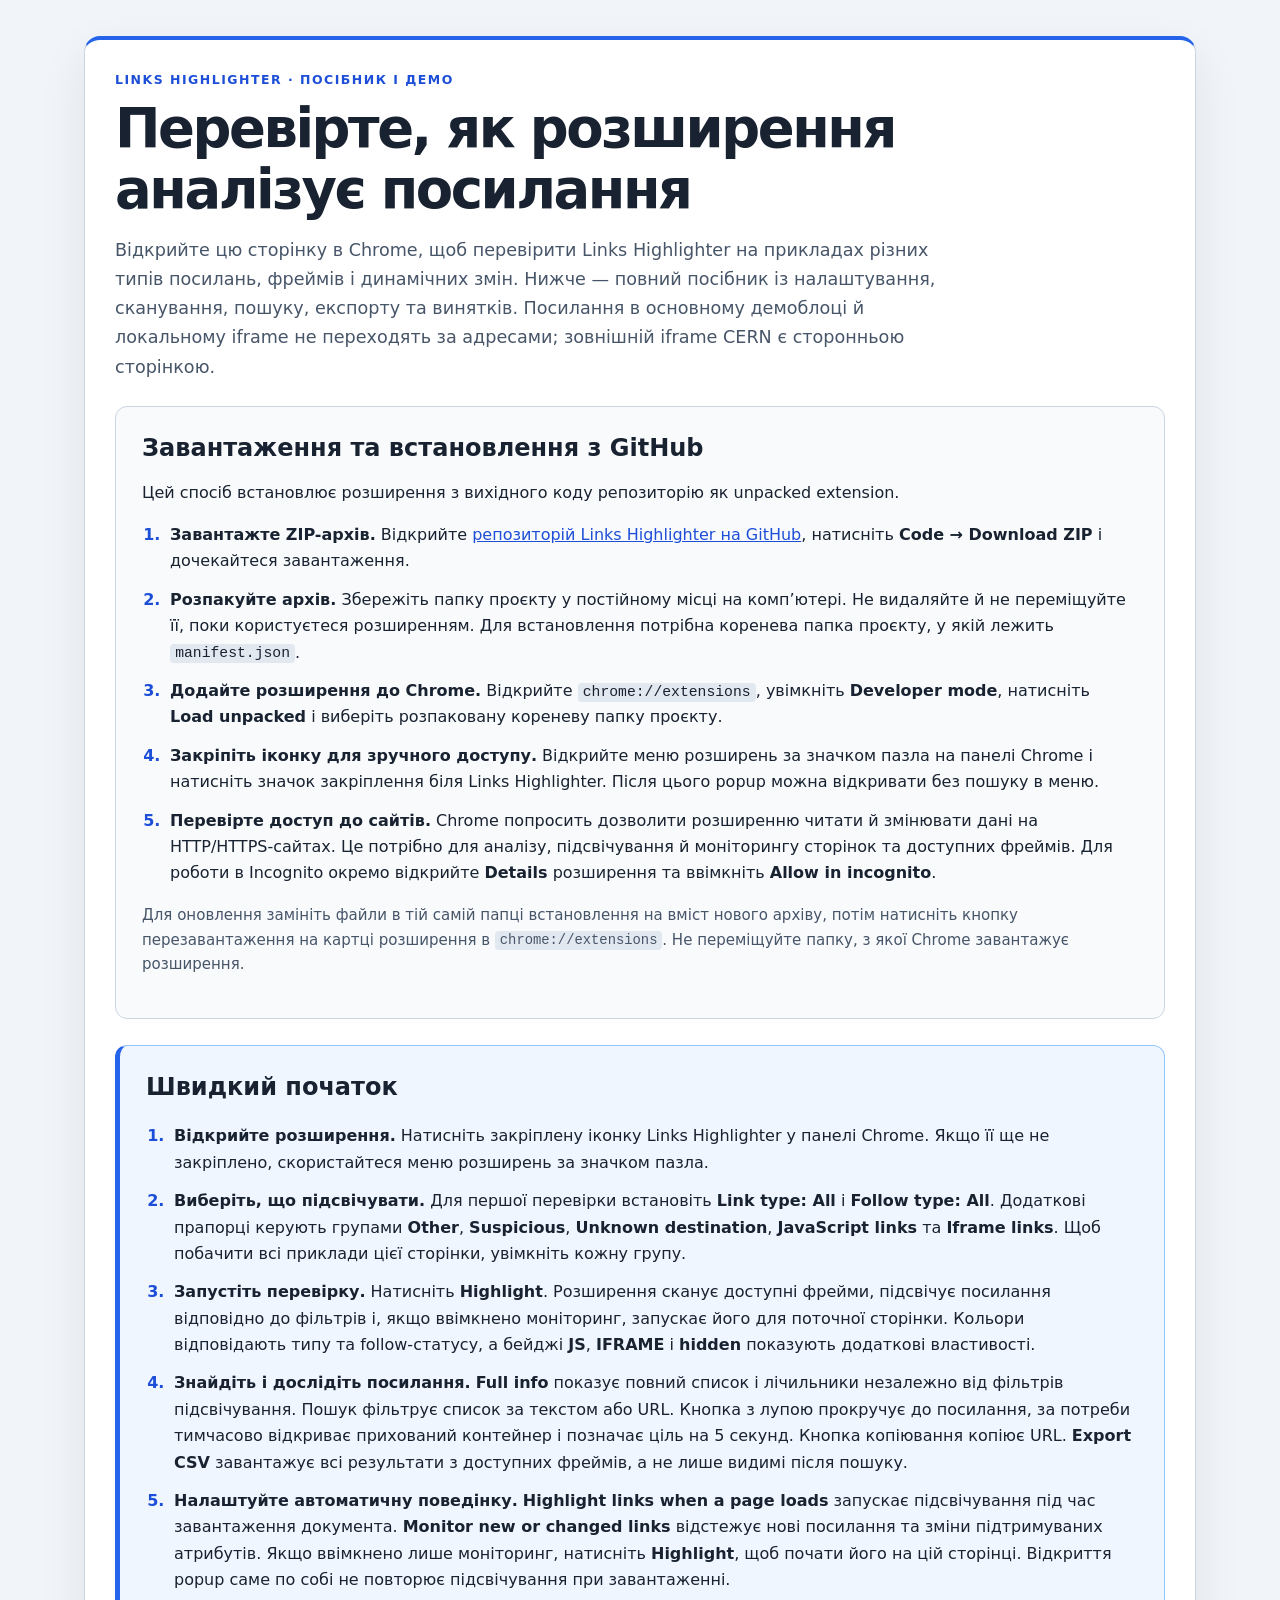
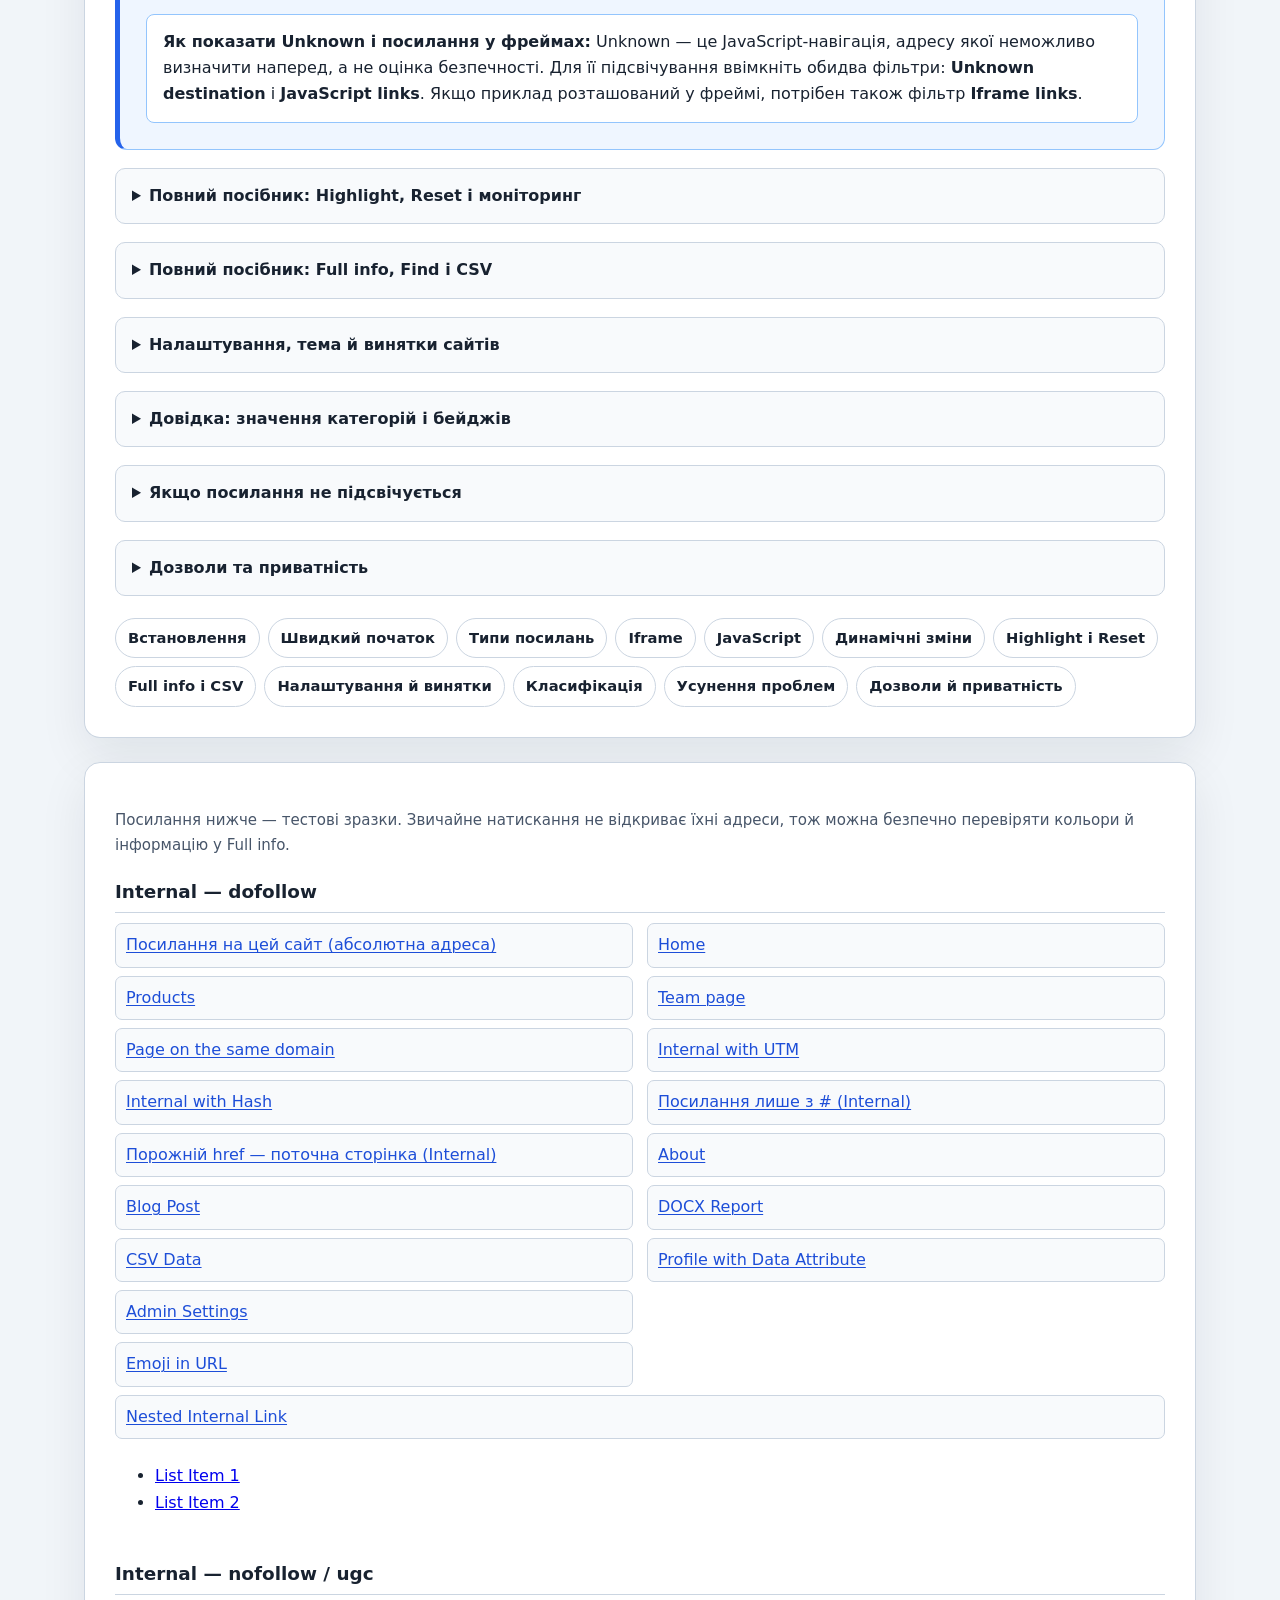
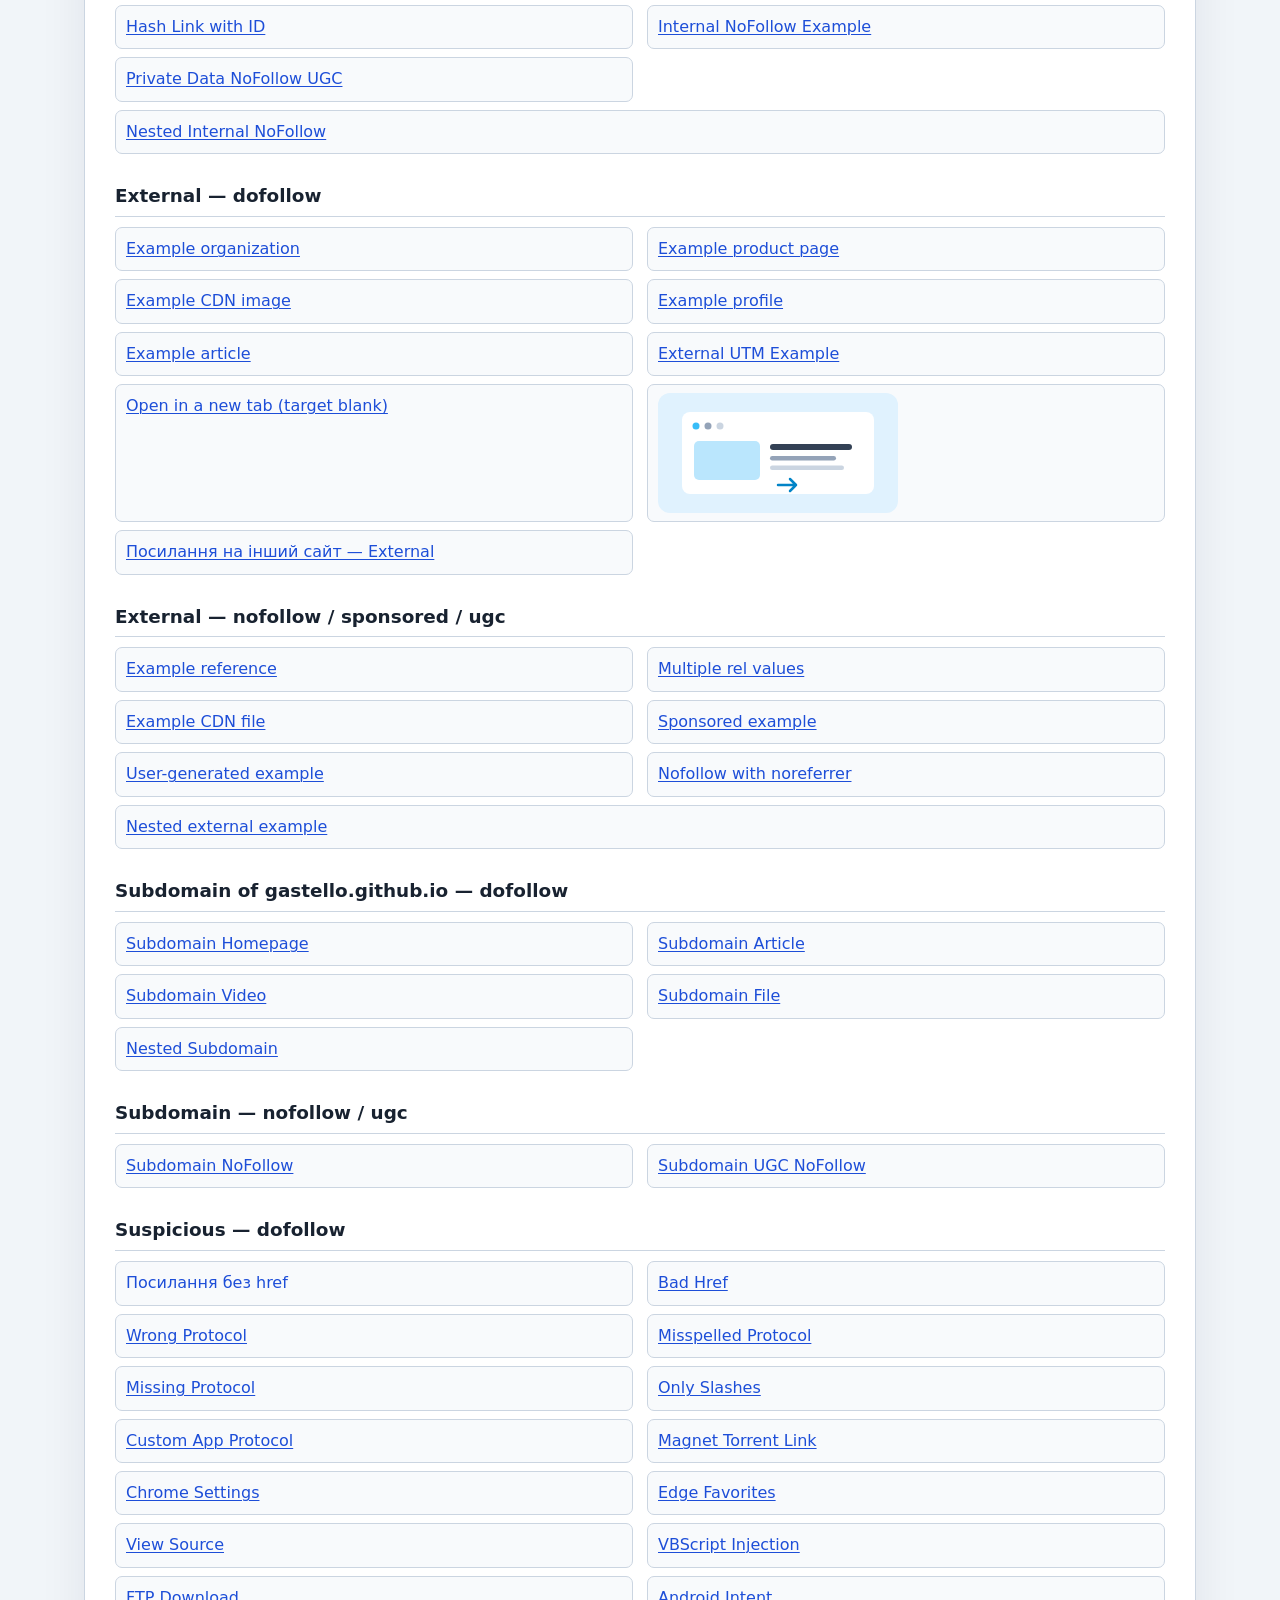
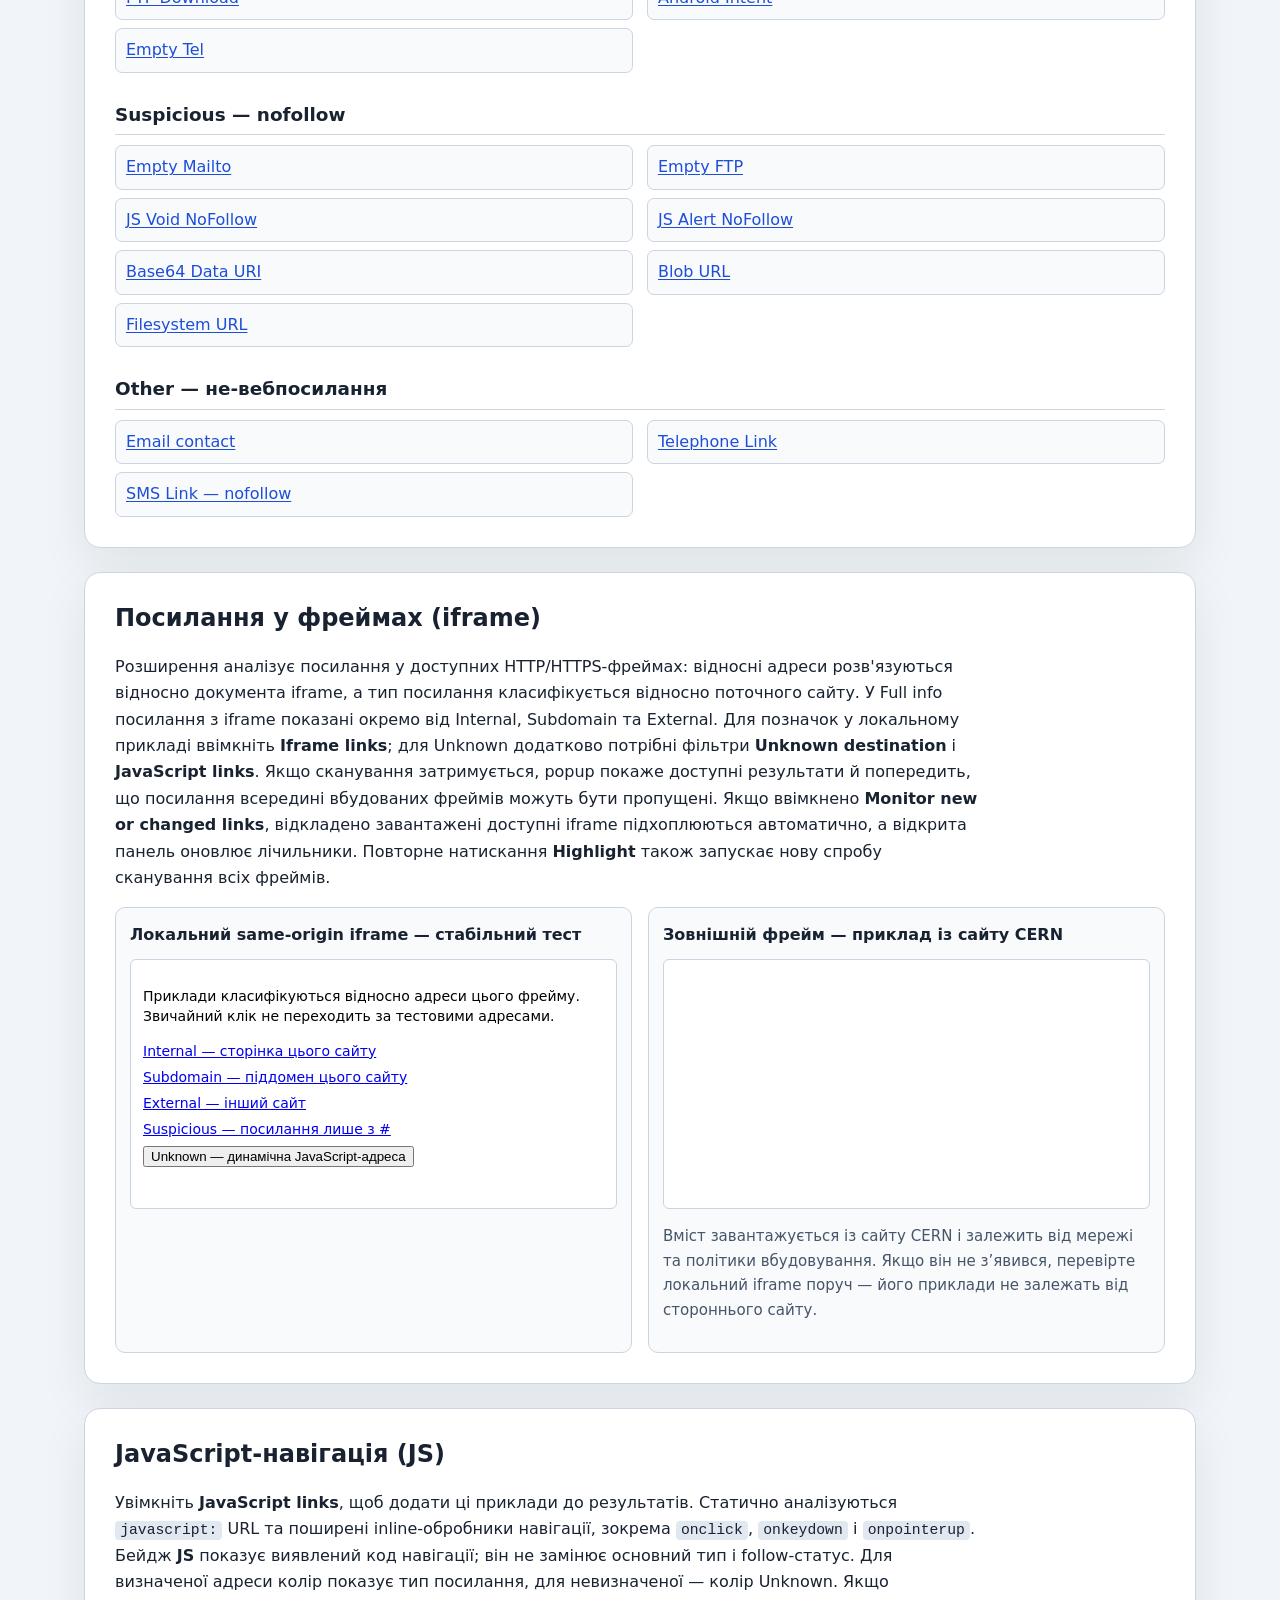
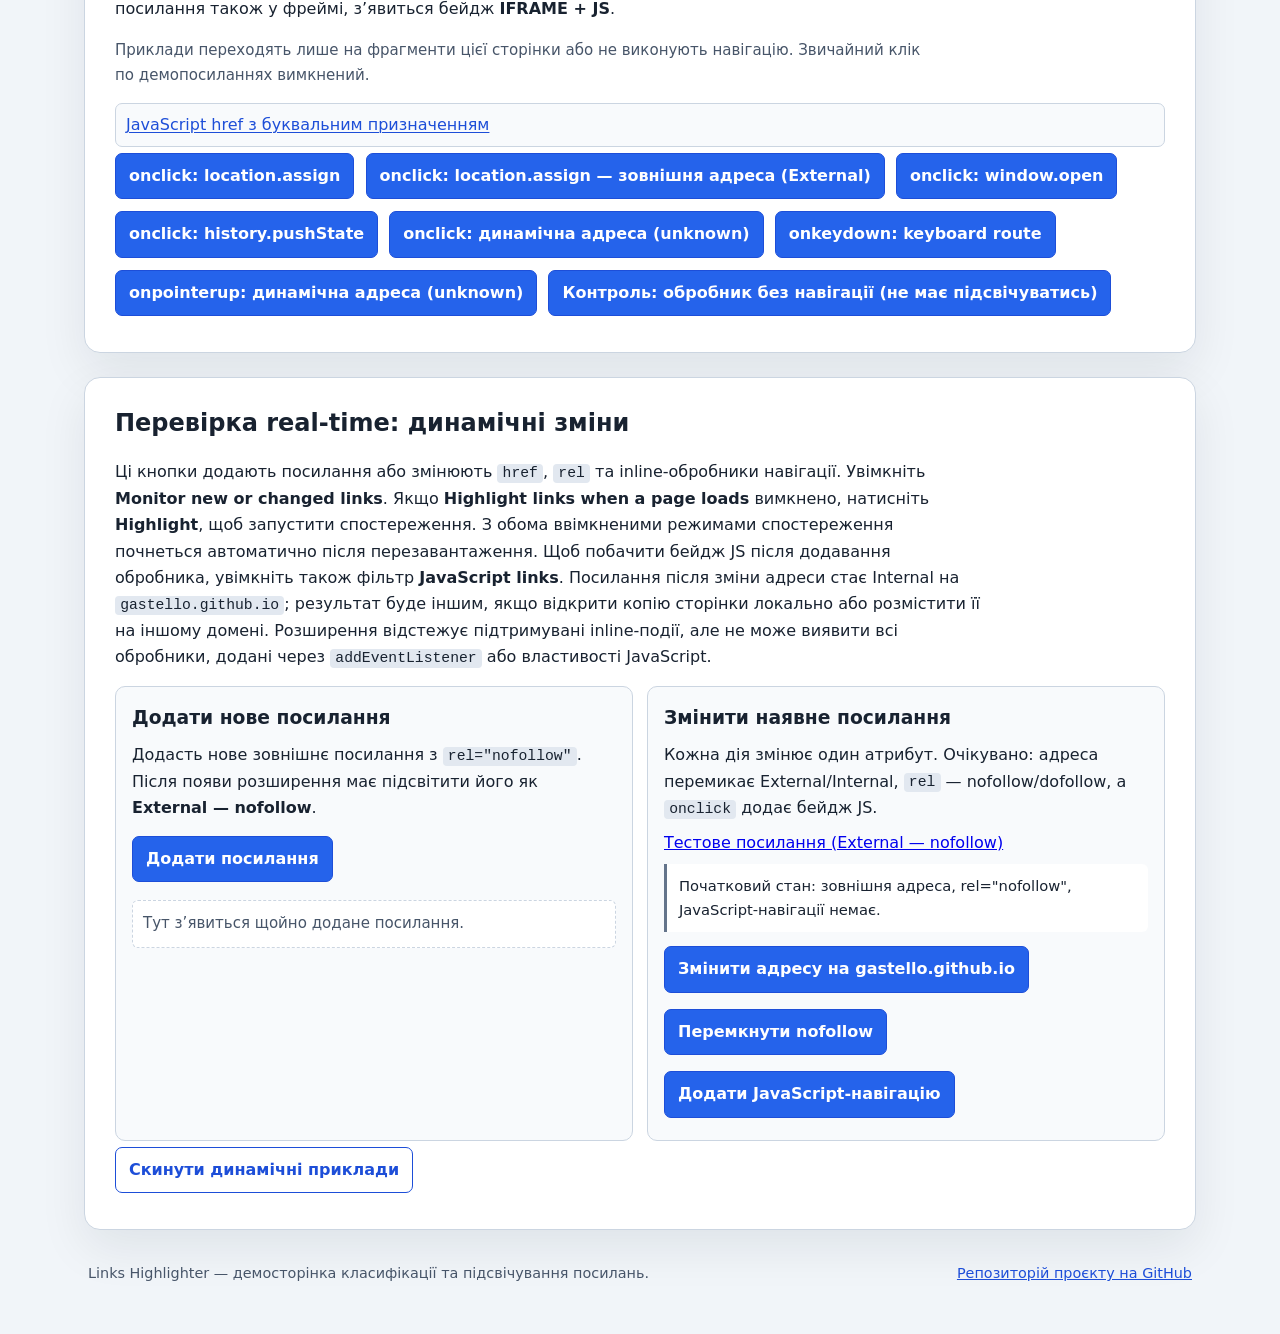
==== index.html @ 01fe63c2 "Revise installation and usage instructions in index.html Updated the content and structure of the in" ====
<!DOCTYPE html>
<html lang="uk">
<head>
  <meta charset="UTF-8">
  <meta name="viewport" content="width=device-width, initial-scale=1.0">
  <meta name="description" content="Інтерактивний посібник і безпечна демо-сторінка для перевірки класифікації посилань у Links Highlighter.">
  <meta name="theme-color" content="#f1f5f9">
  <title>Links Highlighter — посібник і демо</title>
  <link rel="stylesheet" href="style.css">
</head>
<body>
  <a class="skip-link" href="#main-content">Перейти до прикладів</a>
  <header class="page-header">
    <p class="eyebrow">LINKS HIGHLIGHTER · ПОСІБНИК І ДЕМО</p>
    <h1>Перевірте, як розширення аналізує посилання</h1>
    <p class="page-intro">Відкрийте цю сторінку в Chrome, щоб перевірити Links Highlighter на прикладах різних типів посилань, фреймів і динамічних змін. Нижче — повний посібник із налаштування, сканування, пошуку, експорту та винятків. Посилання в основному демоблоці й локальному iframe не переходять за адресами; зовнішній iframe CERN є сторонньою сторінкою.</p>
    <section class="install-guide" id="install-guide" aria-labelledby="install-title">
      <h2 id="install-title">Завантаження та встановлення з GitHub</h2>
      <p>Цей спосіб встановлює розширення з вихідного коду репозиторію як unpacked extension.</p>
      <ol class="guide-steps">
        <li>
          <strong>Завантажте ZIP-архів.</strong>
          Відкрийте <a href="https://github.com/Gastello/Links-highlighter" target="_blank" rel="noopener noreferrer">репозиторій Links Highlighter на GitHub</a>, натисніть <strong>Code → Download ZIP</strong> і дочекайтеся завантаження.
        </li>
        <li>
          <strong>Розпакуйте архів.</strong>
          Збережіть папку проєкту у постійному місці на комп’ютері. Не видаляйте й не переміщуйте її, поки користуєтеся розширенням. Для встановлення потрібна коренева папка проєкту, у якій лежить <code>manifest.json</code>.
        </li>
        <li>
          <strong>Додайте розширення до Chrome.</strong>
          Відкрийте <code>chrome://extensions</code>, увімкніть <strong>Developer mode</strong>, натисніть <strong>Load unpacked</strong> і виберіть розпаковану кореневу папку проєкту.
        </li>
        <li>
          <strong>Закріпіть іконку для зручного доступу.</strong>
          Відкрийте меню розширень за значком пазла на панелі Chrome і натисніть значок закріплення біля Links Highlighter. Після цього popup можна відкривати без пошуку в меню.
        </li>
        <li>
          <strong>Перевірте доступ до сайтів.</strong>
          Chrome попросить дозволити розширенню читати й змінювати дані на HTTP/HTTPS-сайтах. Це потрібно для аналізу, підсвічування й моніторингу сторінок та доступних фреймів. Для роботи в Incognito окремо відкрийте <strong>Details</strong> розширення та ввімкніть <strong>Allow in incognito</strong>.
        </li>
      </ol>
      <p class="test-note">Для оновлення замініть файли в тій самій папці встановлення на вміст нового архіву, потім натисніть кнопку перезавантаження на картці розширення в <code>chrome://extensions</code>. Не переміщуйте папку, з якої Chrome завантажує розширення.</p>
    </section>
    <section class="guide" aria-labelledby="guide-title">
      <h2 id="guide-title">Швидкий початок</h2>
      <ol class="guide-steps">
        <li>
          <strong>Відкрийте розширення.</strong>
          Натисніть закріплену іконку Links Highlighter у панелі Chrome. Якщо її ще не закріплено, скористайтеся меню розширень за значком пазла.
        </li>
        <li>
          <strong>Виберіть, що підсвічувати.</strong>
          Для першої перевірки встановіть <strong>Link type: All</strong> і <strong>Follow type: All</strong>. Додаткові прапорці керують групами <strong>Other</strong>, <strong>Suspicious</strong>, <strong>Unknown destination</strong>, <strong>JavaScript links</strong> та <strong>Iframe links</strong>. Щоб побачити всі приклади цієї сторінки, увімкніть кожну групу.
        </li>
        <li>
          <strong>Запустіть перевірку.</strong>
          Натисніть <strong>Highlight</strong>. Розширення сканує доступні фрейми, підсвічує посилання відповідно до фільтрів і, якщо ввімкнено моніторинг, запускає його для поточної сторінки. Кольори відповідають типу та follow-статусу, а бейджі <strong>JS</strong>, <strong>IFRAME</strong> і <strong>hidden</strong> показують додаткові властивості.
        </li>
        <li>
          <strong>Знайдіть і дослідіть посилання.</strong>
          <strong>Full info</strong> показує повний список і лічильники незалежно від фільтрів підсвічування. Пошук фільтрує список за текстом або URL. Кнопка з лупою прокручує до посилання, за потреби тимчасово відкриває прихований контейнер і позначає ціль на 5 секунд. Кнопка копіювання копіює URL. <strong>Export CSV</strong> завантажує всі результати з доступних фреймів, а не лише видимі після пошуку.
        </li>
        <li>
          <strong>Налаштуйте автоматичну поведінку.</strong>
          <strong>Highlight links when a page loads</strong> запускає підсвічування під час завантаження документа. <strong>Monitor new or changed links</strong> відстежує нові посилання та зміни підтримуваних атрибутів. Якщо ввімкнено лише моніторинг, натисніть <strong>Highlight</strong>, щоб почати його на цій сторінці. Відкриття popup саме по собі не повторює підсвічування при завантаженні.
        </li>
      </ol>
      <aside class="guide-callout" aria-label="Важливо про фільтри JavaScript та iframe">
        <strong>Як показати Unknown і посилання у фреймах:</strong>
        Unknown — це JavaScript-навігація, адресу якої неможливо визначити наперед, а не оцінка безпечності. Для її підсвічування ввімкніть обидва фільтри: <strong>Unknown destination</strong> і <strong>JavaScript links</strong>. Якщо приклад розташований у фреймі, потрібен також фільтр <strong>Iframe links</strong>.
      </aside>
    </section>
    <details class="test-checklist" id="behavior-guide">
      <summary>Повний посібник: Highlight, Reset і моніторинг</summary>
      <div class="expected-results">
        <div><strong>Highlight</strong><span>Запускає нове сканування з поточними фільтрами. Також поновлює моніторинг на цій сторінці, якщо <strong>Monitor new or changed links</strong> увімкнено. Повторне натискання запускає новий прохід, зокрема повторну спробу для фреймів, які могли не відповісти раніше.</span></div>
        <div><strong>Reset</strong><span>Прибирає поточні позначки й ставить real-time моніторинг на паузу в цій сторінці. Налаштування моніторингу не вимикається. Натисніть <strong>Highlight</strong>, щоб знову просканувати сторінку та відновити моніторинг. Якщо увімкнено page-on-load, нове завантаження документа запускає налаштовану поведінку знову.</span></div>
        <div><strong>Page on load</strong><span>Підсвічує посилання після завантаження документа. Саме відкриття popup оновлює Full info, але не запускає page-load сканування повторно.</span></div>
        <div><strong>Real-time</strong><span>Після запуску спостерігає за доданими посиланнями та змінами <code>href</code>, <code>rel</code> і визначеними inline-обробниками навігації. Відстежує нові доступні iframe. Не виконує JavaScript сторінки та не бачить усі обробники, наприклад зареєстровані через <code>addEventListener</code>.</span></div>
        <div><strong>Режими разом</strong><span>Якщо ввімкнути обидва параметри, після завантаження сторінка підсвічується й одразу починається моніторинг. Відкрита панель popup оновлює Full info, коли отримує повідомлення про зміни.</span></div>
      </div>
    </details>
    <details class="test-checklist" id="full-info-guide">
      <summary>Повний посібник: Full info, Find і CSV</summary>
      <div class="expected-results">
        <div><strong>Лічильники</strong><span>Показують усі виявлені посилання, включно з тими, які поточні фільтри не підсвічують. <strong>External frames</strong> — окремий лічильник елементів iframe із зовнішнім source URL, а не кількість посилань у них.</span></div>
        <div><strong>Групи</strong><span>Звичайні посилання показані в групах Internal, Subdomain, External, Other, Suspicious і Unknown destination. Посилання з iframe зібрані в окремій групі Iframe з розгортанням окремо для кожного фрейму. JavaScript-посилання з відомою адресою показані в JavaScript, а не дублюються у звичайних групах.</span></div>
        <div><strong>Приховані посилання</strong><span>Бейдж <strong>hidden</strong> означає, що посилання було приховане стилями або атрибутом приховування під час сканування. <strong>Find on page</strong> тимчасово відкриває прихованих предків (наприклад, закритий <code>&lt;details&gt;</code>), прокручує до цілі й відновлює попередній стан після 5 секунд. Повторне Find або Reset також прибирає попередню позначку.</span></div>
        <div><strong>Find frame</strong><span>Лупа в заголовку iframe прокручує до iframe-елемента у його батьківському документі. Для посилання всередині iframe розширення спочатку знаходить посилання, а потім прокручує його батьківські iframe-контейнери.</span></div>
        <div><strong>Копіювання</strong><span>Кнопка копіює знайдений URL, а в групі iframe — адресу джерела фрейму. Якщо копіювання не вдалося, popup повідомить про помилку; Chrome може попросити дозволити clipboard.</span></div>
        <div><strong>CSV</strong><span>Експорт охоплює всі результати з доступних фреймів незалежно від пошукового запиту. Містить URL сторінки та фрейму, browser frame ID, фрагменти URL, тип і follow-статус, атрибути, доступний текст, видимість, JavaScript-джерело та DOM-локатори. У top-level посилань Frame URL порожній. У DevTools → <strong>Elements</strong> використовуйте CSS selector; для iframe спершу виберіть відповідний документ-фрейм.</span></div>
      </div>
    </details>
    <details class="test-checklist" id="settings-guide">
      <summary>Налаштування, тема й винятки сайтів</summary>
      <div class="expected-results">
        <div><strong>Поведінка</strong><span>Два перемикачі керують page-on-load і real-time режимами окремо. Значки біля <strong>Add current site to exceptions</strong> показують, які опції збережені. Деталі роботи кнопок і паузи після Reset наведені вище.</span></div>
        <div><strong>Тема й кольори</strong><span>Тему popup можна встановити в Classic, Light або Dark чи залишити системну. У <strong>Settings → Appearance → Link highlight colors</strong> налаштовуються кольори для типів посилань і follow-статусів, а також колір позначки <strong>Find on page</strong>. <strong>Enable glow effect</strong> вмикає або вимикає анімоване світіння навколо підсвічених посилань. <strong>Restore default colors</strong> відновлює палітру, не змінюючи перемикач світіння.</span></div>
        <div><strong>Додати виняток</strong><span>У <strong>Settings → Site exceptions</strong> введіть домен або URL і натисніть <strong>Add</strong>. Або натисніть <strong>Add current site to exceptions</strong> біля кнопок сканування, щоб додати домен поточного сайту.</span></div>
        <div><strong>Точне зіставлення</strong><span><code>example.com</code> виключає лише сам hostname, не його піддомени. Запис <code>*.example.com</code> виключає всі піддомени, включно з вкладеними (<code>shop.example.com</code>, <code>a.shop.example.com</code>), але не сам <code>example.com</code>. Протокол і порт не впливають на збіг. На виключеному сайті автоматичне й ручне підсвічування вимкнені; видаліть виняток, щоб повернути функцію.</span></div>
        <div><strong>Синхронізація</strong><span>Налаштування, кольори та винятки зберігаються через Chrome Sync і можуть синхронізуватися між браузерами з тим самим профілем Chrome.</span></div>
      </div>
    </details>
    <details class="test-checklist" id="classification-guide">
      <summary>Довідка: значення категорій і бейджів</summary>
      <div class="expected-results">
        <div><strong>Internal</strong><span>Адреса на тому самому hostname або на кореневому реєстрованому домені. Порожній <code>href=""</code>, <code>href="#"</code> і фрагмент цієї сторінки класифікуються як Internal.</span></div>
        <div><strong>Subdomain</strong><span>Адреса на будь-якому піддомені реєстрованого домену, навіть якщо джерело вже розташоване на іншому піддомені. Наприклад, із <code>blog.gastello.github.io</code> посилання на <code>media.gastello.github.io</code> також є Subdomain.</span></div>
        <div><strong>External</strong><span>Адреса на іншому сайті. У прикладах використано зарезервовані домени <code>example.com</code>, <code>example.org</code> та <code>example.net</code>.</span></div>
        <div><strong>Dofollow / nofollow</strong><span>Токен <code>nofollow</code> в атрибуті <code>rel</code> визначає follow-статус: якщо він є, посилання має статус nofollow; якщо немає — dofollow. Інші значення <code>rel</code>, зокрема <code>ugc</code> і <code>sponsored</code>, розширення не враховує для цього статусу.</span></div>
        <div><strong>Other</strong><span>Непорожні адреси дій <code>mailto:</code>, <code>tel:</code> і <code>sms:</code>. Вони показані в окремому лічильнику й підсвічуються лише коли ввімкнено прапорець <strong>Other</strong> у <strong>Include these groups</strong>; це працює незалежно від вибору All, Internal або External.</span></div>
        <div><strong>Suspicious</strong><span>Елемент <code>&lt;a&gt;</code> без атрибута <code>href</code>, порожня адреса дії, некоректний URL або непідтримувана схема. Це технічна категорія, а не оцінка безпечності сайту.</span></div>
        <div><strong>Unknown destination</strong><span>Розпізнано JavaScript-навігацію, але її кінцеву адресу неможливо визначити статично. Працює окремо від Internal/External, але для підсвічування потрібен також фільтр JavaScript.</span></div>
        <div><strong>JS / IFRAME</strong><span>Бейджі показують додаткові ознаки й можуть поєднуватися з основною категорією; за наявності обох ознак відображається <strong>IFRAME + JS</strong>.</span></div>
      </div>
      <p class="test-note">Приклади Internal і Subdomain залежать від адреси, з якої відкрито цю демосторінку. Якщо розмістити копію на іншому домені, частина результатів класифікації зміниться. Піддомен визначається відносно реєстрованого домену, зокрема для sibling і вкладених піддоменів.</p>
    </details>
    <details class="test-checklist" id="troubleshooting-guide">
      <summary>Якщо посилання не підсвічується</summary>
      <ul class="troubleshooting-list">
        <li>Перевірте тип посилання та follow-фільтр. Для всіх прикладів виберіть <strong>All</strong>.</li>
        <li>Для Suspicious і Unknown увімкніть відповідний окремий фільтр. Для Unknown також потрібен фільтр JavaScript, а для прикладів у фреймі — iframe.</li>
        <li>Переконайтеся, що Chrome дозволив розширенню доступ до цього сайту. Після встановлення або зміни дозволів оновіть вкладку.</li>
        <li>Внутрішні сторінки Chrome та деякі вбудовані документи недоступні для розширень. Вміст зовнішнього фрейму додатково залежить від мережі й політики сайту.</li>
        <li>Якщо статус повідомляє про неповні результати, розширення не отримало дані з одного чи кількох фреймів. Інші доступні фрейми все одно перевіряються.</li>
        <li>Якщо після <strong>Reset</strong> сторінка знову підсвічується після натискання <strong>Highlight</strong>, це очікувано: Highlight запускає сканування заново. Саме відкриття popup не повинно повторно запускати page-on-load підсвічування.</li>
        <li>Повідомлення про помилки шрифту в DevTools зазвичай належать сайту. Якщо Find не приводить ціль у видиму область, перевірте, чи не заблокував браузер скрипти для сторінки або її фрейму.</li>
      </ul>
    </details>
    <details class="test-checklist" id="privacy-guide">
      <summary>Дозволи та приватність</summary>
      <div class="expected-results">
        <div><strong>Доступ до сайтів</strong><span>Для аналізу, підсвічування, page-on-load і real-time Chrome надає розширенню доступ до HTTP/HTTPS-сторінок та дозволених фреймів. Chrome може показати широке попередження про доступ до сайтів.</span></div>
        <div><strong>Локальна обробка</strong><span>Класифікація та CSV-експорт виконуються локально у браузері; посилання й вміст сторінок не відправляються на сервер розробника.</span></div>
        <div><strong>Збереження налаштувань</strong><span>Фільтри, кольори й винятки зберігаються у Chrome Sync та можуть синхронізуватися з іншими браузерами профілю. Дані прокрутки popup зберігаються лише для поточної сесії Chrome, окремо для вкладки та завантаження сторінки.</span></div>
        <div><strong>Обмеження Chrome</strong><span>Розширення не може працювати на сторінках <code>chrome://</code> та деяких захищених сторінках. Вміст cross-origin iframe залежить від дозволів Chrome і політики сайту.</span></div>
      </div>
    </details>
    <nav class="test-navigation" aria-label="Розділи тестової сторінки">
      <a href="#install-guide">Встановлення</a>
      <a href="#guide-title">Швидкий початок</a>
      <a href="#link-fixtures">Типи посилань</a>
      <a href="#iframe-tests">Iframe</a>
      <a href="#javascript-tests">JavaScript</a>
      <a href="#mutation-tests">Динамічні зміни</a>
      <a href="#behavior-guide">Highlight і Reset</a>
      <a href="#full-info-guide">Full info і CSV</a>
      <a href="#settings-guide">Налаштування й винятки</a>
      <a href="#classification-guide">Класифікація</a>
      <a href="#troubleshooting-guide">Усунення проблем</a>
      <a href="#privacy-guide">Дозволи й приватність</a>
    </nav>
  </header>
  <main id="main-content">
  <section class="links" id="link-fixtures" aria-label="Посилання для перевірки класифікації">

  <p class="section-intro">Посилання нижче — тестові зразки. Звичайне натискання не відкриває їхні адреси, тож можна безпечно перевіряти кольори й інформацію у Full info.</p>

  <h2 id="internal-dofollow">Internal — dofollow</h2>
  <a href="https://gastello.github.io/links-test/another-page">Посилання на цей сайт (абсолютна адреса)</a>
  <a href="https://gastello.github.io/links-test/home">Home</a>
  <a href="https://gastello.github.io/links-test/products.html">Products</a>
  <a href="https://gastello.github.io/links-test/team">Team page</a>
  <a href="https://gastello.github.io/up-one-level">Page on the same domain</a>
  <a href="https://gastello.github.io/links-test/internal-page?utm_source=google&utm_medium=cpc">Internal with UTM</a>
  <a href="https://gastello.github.io/links-test/blog/post#comments">Internal with Hash</a>
  <a href="#">Посилання лише з # (Internal)</a>
  <a href="">Порожній href — поточна сторінка (Internal)</a>
  <a href="https://gastello.github.io/links-test/about">About</a>
  <a href="https://gastello.github.io/links-test/blog/post1">Blog Post</a>
  <a href="https://gastello.github.io/links-test/downloads/report.docx">DOCX Report</a>
  <a href="https://gastello.github.io/links-test/downloads/data.csv">CSV Data</a>
  <a href="https://gastello.github.io/links-test/profile" data-user-id="456">Profile with Data Attribute</a>
  <a href="https://gastello.github.io/links-test/settings" data-role="admin">Admin Settings</a>
  <a href="https://gastello.github.io/links-test/hidden" style="display:none;">Hidden Link</a>
  <a href="https://gastello.github.io/links-test/opacity" style="opacity:0;">Invisible Link</a>
  <a href="https://gastello.github.io/links-test/unicode/😀">Emoji in URL</a>
  <div class="link-fixture"><a href="https://gastello.github.io/links-test/nested/link">Nested Internal Link</a></div>
  <ul><li><a href="https://gastello.github.io/links-test/list/item1">List Item 1</a></li><li><a href="https://gastello.github.io/links-test/list/item2">List Item 2</a></li></ul>

  <h2 id="internal-nofollow">Internal — nofollow / ugc</h2>
  <a href="https://gastello.github.io/links-test/weird#hash123" rel="nofollow">Hash Link with ID</a>
  <a href="https://gastello.github.io/links-test/internal-nofollow-page" rel="nofollow">Internal NoFollow Example</a>
  <a href="https://gastello.github.io/links-test/hidden-nofollow" style="display:none;" rel="nofollow">Hidden NoFollow Link</a>
  <a href="https://gastello.github.io/links-test/private/data" rel="nofollow ugc">Private Data NoFollow UGC</a>
  <div class="link-fixture"><a href="https://gastello.github.io/links-test/nested/internal-nofollow" rel="nofollow">Nested Internal NoFollow</a></div>

  <h2 id="external-dofollow">External — dofollow</h2>
  <a href="https://example.org/guide">Example organization</a>
  <a href="https://example.net/product">Example product page</a>
  <a href="https://cdn.example.com/photo.png">Example CDN image</a>
  <a href="https://example.com/profile">Example profile</a>
  <a href="https://example.org/article">Example article</a>
  <a href="https://example.com/page?utm_source=newsletter&utm_medium=email">External UTM Example</a>
  <a href="https://example.com/new-tab" target="_blank" rel="noopener noreferrer">Open in a new tab (target blank)</a>
  <a href="https://example.com/page-with-image"><img src="assets/link-preview.svg" width="240" height="120" loading="lazy" decoding="async" alt="Ілюстрація сторінки-прикладу"></a>
  <a href="https://example.net/demo">Посилання на інший сайт — External</a>

  <h2 id="external-nofollow">External — nofollow / sponsored / ugc</h2>
  <a href="https://example.com/reference" rel="nofollow">Example reference</a>
  <a href="https://example.org/combined-rel" rel="nofollow noopener noreferrer">Multiple rel values</a>
  <a href="https://cdn.example.net/assets/example.js" rel="nofollow">Example CDN file</a>
  <a href="https://example.net/campaign" rel="nofollow sponsored">Sponsored example</a>
  <a href="https://example.com/community/post" rel="nofollow ugc">User-generated example</a>
  <a href="https://example.org/no-referrer" rel="nofollow noreferrer">Nofollow with noreferrer</a>
  <div class="link-fixture"><a href="https://example.net/nested" rel="nofollow">Nested external example</a></div>

  <h2 id="subdomain-dofollow">Subdomain of gastello.github.io — dofollow</h2>
  <a href="https://subdomain.gastello.github.io/">Subdomain Homepage</a>
  <a href="https://blog.gastello.github.io/links-test/article">Subdomain Article</a>
  <a href="https://media.gastello.github.io/video.mp4">Subdomain Video</a>
  <a href="https://files.sub.gastello.github.io/download.zip">Subdomain File</a>
  <a href="https://deep.files.sub.gastello.github.io/nested">Nested Subdomain</a>

  <h2 id="subdomain-nofollow">Subdomain — nofollow / ugc</h2>
  <a href="https://nofollow.subdomain.gastello.github.io/" rel="nofollow">Subdomain NoFollow</a>
  <a href="https://ugc.subdomain.gastello.github.io/" rel="nofollow ugc">Subdomain UGC NoFollow</a>

  <h2 id="suspicious-dofollow">Suspicious — dofollow</h2>
  <a id="missing-href-link">Посилання без href</a>
  <a href="http:///badurl">Bad Href</a>
  <a href="hxxp://wrong-protocol.com">Wrong Protocol</a>
  <a href="htps://misspelled-url.com">Misspelled Protocol</a>
  <a href="://missing-protocol.com">Missing Protocol</a>
  <a href="/////">Only Slashes</a>
  <a href="appname://open">Custom App Protocol</a>
  <a href="magnet:?xt=urn:btih:abcdef1234567890">Magnet Torrent Link</a>
  <a href="chrome://settings/">Chrome Settings</a>
  <a href="edge://favorites/">Edge Favorites</a>
  <a href="view-source:https://example.com">View Source</a>
  <a href="vbscript:alert('XSS')">VBScript Injection</a>
  <a href="ftp://ftp.example.com/file.txt">FTP Download</a>
  <a href="intent://scan/#Intent;scheme=zxing;package=com.google.zxing.client.android;end">Android Intent</a>
  <a href="tel:">Empty Tel</a>
    
  <h2 id="suspicious-nofollow">Suspicious — nofollow</h2>
  <a href="mailto:" rel="nofollow">Empty Mailto</a>
  <a href="ftp://" rel="nofollow">Empty FTP</a>
  <a href="javascript:void(0)" rel="nofollow">JS Void NoFollow</a>
  <a href="javascript:alert('hello')" rel="nofollow">JS Alert NoFollow</a>
  <a href="[data-uri]" rel="nofollow">Base64 Data URI</a>
  <a href="blob:https://example.com/12345" rel="nofollow">Blob URL</a>
  <a href="filesystem:https://example.com/temporary/myfile" rel="nofollow">Filesystem URL</a>
  <h2 id="other-links">Other — не-вебпосилання</h2>
  <a href="mailto:hello@example.org">Email contact</a>
  <a href="tel:+1234567890">Telephone Link</a>
  <a href="sms:+1234567890" rel="nofollow">SMS Link — nofollow</a>

  </section>

  <section class="test-section" aria-labelledby="iframe-tests">
    <h2 id="iframe-tests">Посилання у фреймах (iframe)</h2>
    <p>Розширення аналізує посилання у доступних HTTP/HTTPS-фреймах: відносні адреси розв'язуються відносно документа iframe, а тип посилання класифікується відносно поточного сайту. У Full info посилання з iframe показані окремо від Internal, Subdomain та External. Для позначок у локальному прикладі ввімкніть <strong>Iframe links</strong>; для Unknown додатково потрібні фільтри <strong>Unknown destination</strong> і <strong>JavaScript links</strong>. Якщо сканування затримується, popup покаже доступні результати й попередить, що посилання всередині вбудованих фреймів можуть бути пропущені. Якщо ввімкнено <strong>Monitor new or changed links</strong>, відкладено завантажені доступні iframe підхоплюються автоматично, а відкрита панель оновлює лічильники. Повторне натискання <strong>Highlight</strong> також запускає нову спробу сканування всіх фреймів.</p>
    <div class="frame-grid">
      <figure class="frame-test">
        <figcaption>Локальний same-origin iframe — стабільний тест</figcaption>
        <iframe
          src="iframe-same-origin.html"
          title="Локальний iframe з тестовими посиланнями"
          loading="eager"
        ></iframe>
      </figure>
      <figure class="frame-test">
        <figcaption>Зовнішній фрейм — приклад із сайту CERN</figcaption>
        <iframe
          src="https://info.cern.ch/"
          title="Перший вебсайт CERN із посиланнями"
          loading="lazy"
        ></iframe>
        <p class="test-note">Вміст завантажується із сайту CERN і залежить від мережі та політики вбудовування. Якщо він не з’явився, перевірте локальний iframe поруч — його приклади не залежать від стороннього сайту.</p>
      </figure>
    </div>
  </section>

  <section class="test-section" aria-labelledby="javascript-tests">
    <h2 id="javascript-tests">JavaScript-навігація (JS)</h2>
    <p>Увімкніть <strong>JavaScript links</strong>, щоб додати ці приклади до результатів. Статично аналізуються <code>javascript:</code> URL та поширені inline-обробники навігації, зокрема <code>onclick</code>, <code>onkeydown</code> і <code>onpointerup</code>. Бейдж <strong>JS</strong> показує виявлений код навігації; він не замінює основний тип і follow-статус. Для визначеної адреси колір показує тип посилання, для невизначеної — колір Unknown. Якщо посилання також у фреймі, з’явиться бейдж <strong>IFRAME + JS</strong>.</p>
    <p class="test-note">Приклади переходять лише на фрагменти цієї сторінки або не виконують навігацію. Звичайний клік по демопосиланнях вимкнений.</p>
    <a class="javascript-fixture" href="javascript:window.location.href='#js-href'">JavaScript href з буквальним призначенням</a>
    <button type="button" onclick="window.location.assign('#js-assign'); return false;">onclick: location.assign</button>
    <button type="button" onclick="if (false) window.location.assign('https://example.org/javascript-external')">onclick: location.assign — зовнішня адреса (External)</button>
    <button type="button" onclick="window.open('#js-window-open', '_self'); return false;">onclick: window.open</button>
    <button type="button" onclick="history.pushState({}, '', '#js-history'); return false;">onclick: history.pushState</button>
    <button type="button" onclick="if (false) window.location.href = nextUrl">onclick: динамічна адреса (unknown)</button>
    <button type="button" onkeydown="if (false) window.location.assign('/links-test/keyboard')">onkeydown: keyboard route</button>
    <button type="button" onpointerup="window.location.href = pointerDestination">onpointerup: динамічна адреса (unknown)</button>
    <button type="button" onclick="this.dataset.clicked = 'yes'">Контроль: обробник без навігації (не має підсвічуватись)</button>
  </section>

  <section class="test-section" aria-labelledby="mutation-tests">
    <h2 id="mutation-tests">Перевірка real-time: динамічні зміни</h2>
    <p>Ці кнопки додають посилання або змінюють <code>href</code>, <code>rel</code> та inline-обробники навігації. Увімкніть <strong>Monitor new or changed links</strong>. Якщо <strong>Highlight links when a page loads</strong> вимкнено, натисніть <strong>Highlight</strong>, щоб запустити спостереження. З обома ввімкненими режимами спостереження почнеться автоматично після перезавантаження. Щоб побачити бейдж JS після додавання обробника, увімкніть також фільтр <strong>JavaScript links</strong>. Посилання після зміни адреси стає Internal на <code>gastello.github.io</code>; результат буде іншим, якщо відкрити копію сторінки локально або розмістити її на іншому домені. Розширення відстежує підтримувані inline-події, але не може виявити всі обробники, додані через <code>addEventListener</code> або властивості JavaScript.</p>
    <div class="mutation-grid">
      <article class="mutation-card">
        <h3>Додати нове посилання</h3>
        <p>Додасть нове зовнішнє посилання з <code>rel="nofollow"</code>. Після появи розширення має підсвітити його як <strong>External — nofollow</strong>.</p>
        <button type="button" id="addLinkBtn">Додати посилання</button>
        <div class="dynamic-link-output" id="dynamic-link-output" aria-live="polite">
          <p class="test-note">Тут з’явиться щойно додане посилання.</p>
        </div>
      </article>
      <article class="mutation-card">
        <h3>Змінити наявне посилання</h3>
        <p>Кожна дія змінює один атрибут. Очікувано: адреса перемикає External/Internal, <code>rel</code> — nofollow/dofollow, а <code>onclick</code> додає бейдж JS.</p>
        <a id="mutable-test-link" href="https://example.org/before" rel="nofollow">Тестове посилання (External — nofollow)</a>
        <p class="mutation-status" id="mutation-status" role="status" aria-live="polite">Початковий стан: зовнішня адреса, rel="nofollow", JavaScript-навігації немає.</p>
        <div class="mutation-actions">
          <button type="button" id="change-href-btn">Змінити адресу на gastello.github.io</button>
          <button type="button" id="toggle-rel-btn">Перемкнути nofollow</button>
          <button type="button" id="add-js-handler-btn">Додати JavaScript-навігацію</button>
        </div>
      </article>
    </div>
    <button type="button" id="reset-mutation-tests" class="secondary-button">Скинути динамічні приклади</button>
  </section>

  </main>

<script>
  document.getElementById('main-content').addEventListener('click', (event) => {
    const link = event.target.closest('a[href]');
    if (link) {
      event.preventDefault();
    }
  });

  function appendLink(href, text, rel = '') {
    const container = document.getElementById('dynamic-link-output');
    const a = document.createElement('a');
    a.href = href;
    a.textContent = text;
    a.className = 'dynamic-link';
    if (rel) {
      a.setAttribute('rel', rel);
    }
    container.appendChild(a);
  }

  document.getElementById('addLinkBtn').addEventListener('click', () => {
    const output = document.getElementById('dynamic-link-output');
    const placeholder = output.querySelector('.test-note');
    if (placeholder) {
      placeholder.remove();
    }
    appendLink('https://example.com/new-link', 'Динамічне зовнішнє посилання', 'nofollow');
  });

  document.getElementById('change-href-btn').addEventListener('click', () => {
    const link = document.getElementById('mutable-test-link');
    link.href = 'https://gastello.github.io/links-test/real-time-target';
    document.getElementById('mutation-status').textContent =
      'Адреса змінена на сторінку цього сайту: очікується Internal — nofollow.';
  });

  document.getElementById('toggle-rel-btn').addEventListener('click', () => {
    const link = document.getElementById('mutable-test-link');
    const hasNofollow = link.relList.toggle('nofollow');
    document.getElementById('mutation-status').textContent = hasNofollow
      ? 'rel="nofollow" увімкнено.'
      : 'rel="nofollow" прибрано — розширення має трактувати його як dofollow.';
  });

  document.getElementById('add-js-handler-btn').addEventListener('click', () => {
    document.getElementById('mutable-test-link').setAttribute(
      'onclick',
      "window.location.assign('#realtime-js-link')"
    );
    document.getElementById('mutation-status').textContent =
      'Додано inline onclick із навігацією на фрагмент цієї сторінки. Очікуйте бейдж JS.';
  });

  document.getElementById('reset-mutation-tests').addEventListener('click', () => {
    const output = document.getElementById('dynamic-link-output');
    output.replaceChildren(
      Object.assign(document.createElement('p'), {
        className: 'test-note',
        textContent: 'Тут з’явиться щойно додане посилання.',
      })
    );
    const link = document.getElementById('mutable-test-link');
    link.href = 'https://example.org/before';
    link.rel = 'nofollow';
    link.removeAttribute('onclick');
    link.textContent = 'Тестове посилання (External — nofollow)';
    document.getElementById('mutation-status').textContent =
      'Початковий стан відновлено: зовнішня адреса, rel="nofollow", JavaScript-навігації немає.';
  });
</script>

<footer class="page-footer">
  <p>Links Highlighter — демосторінка класифікації та підсвічування посилань.</p>
  <a href="https://github.com/Gastello/Links-highlighter" target="_blank" rel="noopener noreferrer">Репозиторій проєкту на GitHub</a>
</footer>
</body>
</html>
---- style.css ----
:root {
  color-scheme: light dark;
  --page-bg: #f1f5f9;
  --surface: #ffffff;
  --surface-soft: #f8fafc;
  --text: #182230;
  --muted: #475569;
  --border: #cbd5e1;
  --accent: #1d4ed8;
  --accent-soft: #eff6ff;
  --accent-border: #93c5fd;
  --code-bg: #e2e8f0;
  --shadow: 0 18px 48px rgb(15 23 42 / 8%);
}

* {
  box-sizing: border-box;
}

html {
  scroll-behavior: smooth;
  scroll-padding-top: 20px;
}

body {
  margin: 0 auto;
  max-width: 1160px;
  padding: 36px 24px 24px;
  background: var(--page-bg);
  color: var(--text);
  font: 16px/1.65 system-ui, sans-serif;
}

.skip-link {
  position: absolute;
  top: 8px;
  left: 12px;
  z-index: 10;
  padding: 8px 12px;
  transform: translateY(-160%);
  border-radius: 6px;
  background: var(--surface);
  color: var(--accent);
  font-weight: 700;
}

.skip-link:focus {
  transform: translateY(0);
}

.page-header,
.test-section,
.links {
  margin-bottom: 24px;
  padding: clamp(18px, 3vw, 30px);
  border: 1px solid var(--border);
  border-radius: 16px;
  background: var(--surface);
  box-shadow: var(--shadow);
}

.page-header {
  border-top: 4px solid #2563eb;
}

.eyebrow {
  margin: 0 0 8px;
  color: var(--accent);
  font-size: 0.78rem;
  font-weight: 800;
  letter-spacing: 0.12em;
}

.page-header h1 {
  max-width: 22ch;
  margin: 0;
  font-size: clamp(2rem, 5vw, 3.4rem);
  letter-spacing: -0.045em;
  line-height: 1.12;
}

.page-intro {
  max-width: 75ch;
  margin: 16px 0 0;
  color: var(--muted);
  font-size: 1.1rem;
}

.install-guide {
  margin: 24px 0 18px;
  padding: clamp(18px, 3vw, 26px);
  border: 1px solid var(--border);
  border-radius: 12px;
  background: var(--surface-soft);
}

.install-guide h2 {
  margin: 0 0 8px;
  line-height: 1.3;
}

.install-guide a {
  color: var(--accent);
}

.guide {
  margin: 26px 0 18px;
  padding: clamp(18px, 3vw, 26px);
  border: 1px solid var(--accent-border);
  border-left: 5px solid #2563eb;
  border-radius: 12px;
  background: var(--accent-soft);
}

.guide h2,
.test-section h2,
.links h2 {
  margin-top: 0;
  line-height: 1.3;
}

.guide-steps {
  display: grid;
  gap: 12px;
  padding-left: 24px;
}

.guide-steps li {
  padding-left: 4px;
}

.guide-steps li::marker {
  color: var(--accent);
  font-weight: 800;
}

.guide-callout {
  margin-top: 20px;
  padding: 14px 16px;
  border: 1px solid var(--accent-border);
  border-radius: 8px;
  background: var(--surface);
}

.test-checklist {
  margin-top: 18px;
  padding: 14px 16px;
  border: 1px solid var(--border);
  border-radius: 10px;
  background: var(--surface-soft);
}

.test-checklist summary {
  cursor: pointer;
  font-weight: 700;
}

.test-checklist summary:focus-visible,
.test-navigation a:focus-visible,
button:focus-visible,
a:focus-visible {
  outline: 3px solid #2563eb;
  outline-offset: 3px;
}

.expected-results {
  display: grid;
  gap: 8px;
  margin-top: 14px;
}

.expected-results > div {
  display: grid;
  grid-template-columns: minmax(150px, 0.4fr) 1fr;
  gap: 12px;
  padding: 10px 12px;
  border-radius: 6px;
  background: var(--surface);
}

.expected-results strong {
  color: var(--accent);
}

.test-note,
.section-intro {
  color: var(--muted);
  font-size: 0.94rem;
}

.troubleshooting-list {
  display: grid;
  gap: 8px;
  padding-left: 22px;
}

.troubleshooting-list li::marker {
  color: var(--accent);
}

.test-navigation {
  display: flex;
  flex-wrap: wrap;
  gap: 8px;
  margin-top: 22px;
}

.test-navigation a {
  padding: 7px 12px;
  border: 1px solid var(--border);
  border-radius: 999px;
  background: var(--surface);
  color: var(--text);
  font-size: 0.92rem;
  font-weight: 650;
  text-decoration: none;
}

.test-navigation a:hover {
  border-color: var(--accent);
  color: var(--accent);
}

.links {
  display: grid;
  grid-template-columns: repeat(2, minmax(0, 1fr));
  gap: 8px 14px;
}

.section-intro,
.links h2,
.links > div,
.links > ul {
  grid-column: 1 / -1;
}

.links h2 {
  margin: 22px 0 2px;
  padding-bottom: 8px;
  border-bottom: 1px solid var(--border);
  color: var(--text);
  font-size: 1.15rem;
}

.links h2:first-of-type {
  margin-top: 0;
}

.links > a {
  width: 100%;
  min-width: 0;
  padding: 8px 10px;
  overflow-wrap: anywhere;
  border: 1px solid var(--border);
  border-radius: 7px;
  background: var(--surface-soft);
  color: var(--accent);
  text-decoration-thickness: 1px;
  text-underline-offset: 2px;
}

.link-fixture {
  grid-column: 1 / -1;
}

.link-fixture > a,
.test-section > .javascript-fixture {
  display: block;
  width: 100%;
  min-width: 0;
  padding: 8px 10px;
  overflow-wrap: anywhere;
  border: 1px solid var(--border);
  border-radius: 7px;
  background: var(--surface-soft);
  color: var(--accent);
  text-decoration-thickness: 1px;
  text-underline-offset: 2px;
}

.links > a:hover {
  border-color: var(--accent);
}

.link-fixture > a:hover,
.test-section > .javascript-fixture:hover {
  border-color: var(--accent);
}

.links img {
  display: block;
  max-width: 100%;
  height: auto;
  border-radius: 5px;
}

.test-section {
  scroll-margin-top: 20px;
}

.test-section > p {
  max-width: 85ch;
}

.frame-grid {
  display: grid;
  grid-template-columns: repeat(auto-fit, minmax(min(100%, 360px), 1fr));
  gap: 16px;
}

.frame-test {
  min-width: 0;
  margin: 0;
  padding: 14px;
  border: 1px solid var(--border);
  border-radius: 10px;
  background: var(--surface-soft);
}

.frame-test figcaption {
  margin-bottom: 10px;
  font-weight: 750;
}

.frame-test iframe {
  display: block;
  width: 100%;
  height: 250px;
  border: 1px solid var(--border);
  border-radius: 6px;
  background: var(--surface);
}

.test-section button {
  margin: 6px 6px 6px 0;
  padding: 9px 13px;
  cursor: pointer;
  border: 1px solid #1d4ed8;
  border-radius: 7px;
  background: #2563eb;
  color: #fff;
  font: inherit;
  font-weight: 700;
}

.test-section button:hover {
  background: #1d4ed8;
}

.mutation-grid {
  display: grid;
  grid-template-columns: repeat(auto-fit, minmax(min(100%, 340px), 1fr));
  gap: 14px;
  margin-top: 16px;
}

.mutation-card {
  min-width: 0;
  padding: 16px;
  border: 1px solid var(--border);
  border-radius: 10px;
  background: var(--surface-soft);
}

.mutation-card h3 {
  margin: 0 0 8px;
}

.mutation-card > p {
  margin: 8px 0;
}

.mutation-actions {
  display: flex;
  flex-wrap: wrap;
  gap: 4px;
}

.mutation-status {
  min-height: 3em;
  padding: 10px 12px;
  border-left: 3px solid #64748b;
  border-radius: 0 6px 6px 0;
  background: var(--surface);
  font-size: 0.92rem;
}

.dynamic-link-output {
  display: grid;
  gap: 6px;
  min-height: 48px;
  margin-top: 12px;
  padding: 10px;
  border: 1px dashed var(--border);
  border-radius: 6px;
  background: var(--surface);
}

.dynamic-link-output p {
  margin: 0;
}

.dynamic-link {
  overflow-wrap: anywhere;
}

.secondary-button {
  background: var(--surface) !important;
  color: var(--accent) !important;
}

.page-footer {
  display: flex;
  flex-wrap: wrap;
  justify-content: space-between;
  gap: 8px 20px;
  padding: 8px 4px 24px;
  color: var(--muted);
  font-size: 0.9rem;
}

.page-footer p {
  margin: 0;
}

.page-footer a {
  color: var(--accent);
}

code {
  padding: 0.1em 0.35em;
  border-radius: 4px;
  background: var(--code-bg);
  font-size: 0.92em;
}

@media (prefers-color-scheme: dark) {
  :root {
    --page-bg: #0f172a;
    --surface: #172033;
    --surface-soft: #1e293b;
    --text: #e2e8f0;
    --muted: #b6c2d1;
    --border: #475569;
    --accent: #93c5fd;
    --accent-soft: #172554;
    --accent-border: #3b82f6;
    --code-bg: #334155;
    --shadow: 0 18px 48px rgb(0 0 0 / 20%);
  }

  .page-header {
    border-top-color: #60a5fa;
  }

  .test-section button {
    border-color: #60a5fa;
    background: #1d4ed8;
  }
}

@media (max-width: 680px) {
  body {
    padding: 22px 14px 16px;
  }

  .links {
    grid-template-columns: minmax(0, 1fr);
  }

  .expected-results > div {
    grid-template-columns: 1fr;
    gap: 3px;
  }

  .page-footer {
    display: block;
  }

  .page-footer a {
    display: inline-block;
    margin-top: 6px;
  }
}

@media (prefers-reduced-motion: reduce) {
  html {
    scroll-behavior: auto;
  }
}
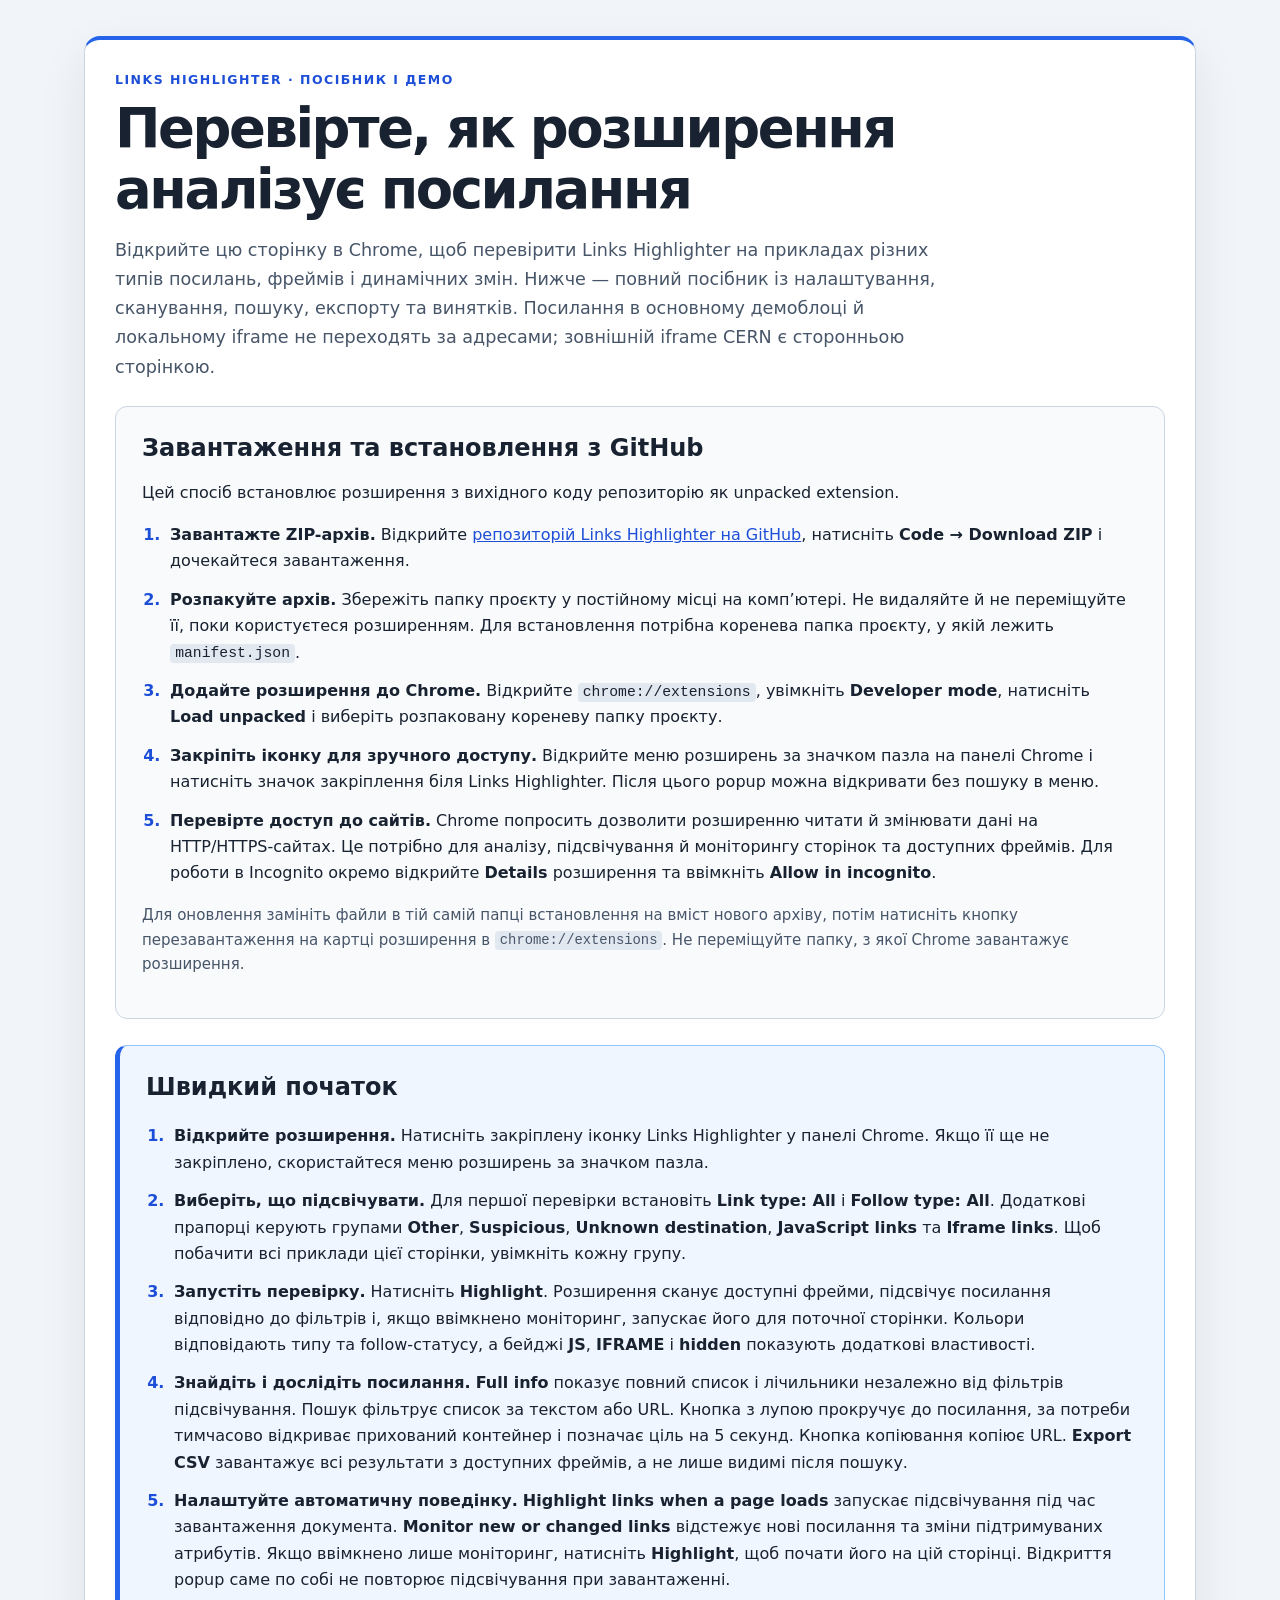
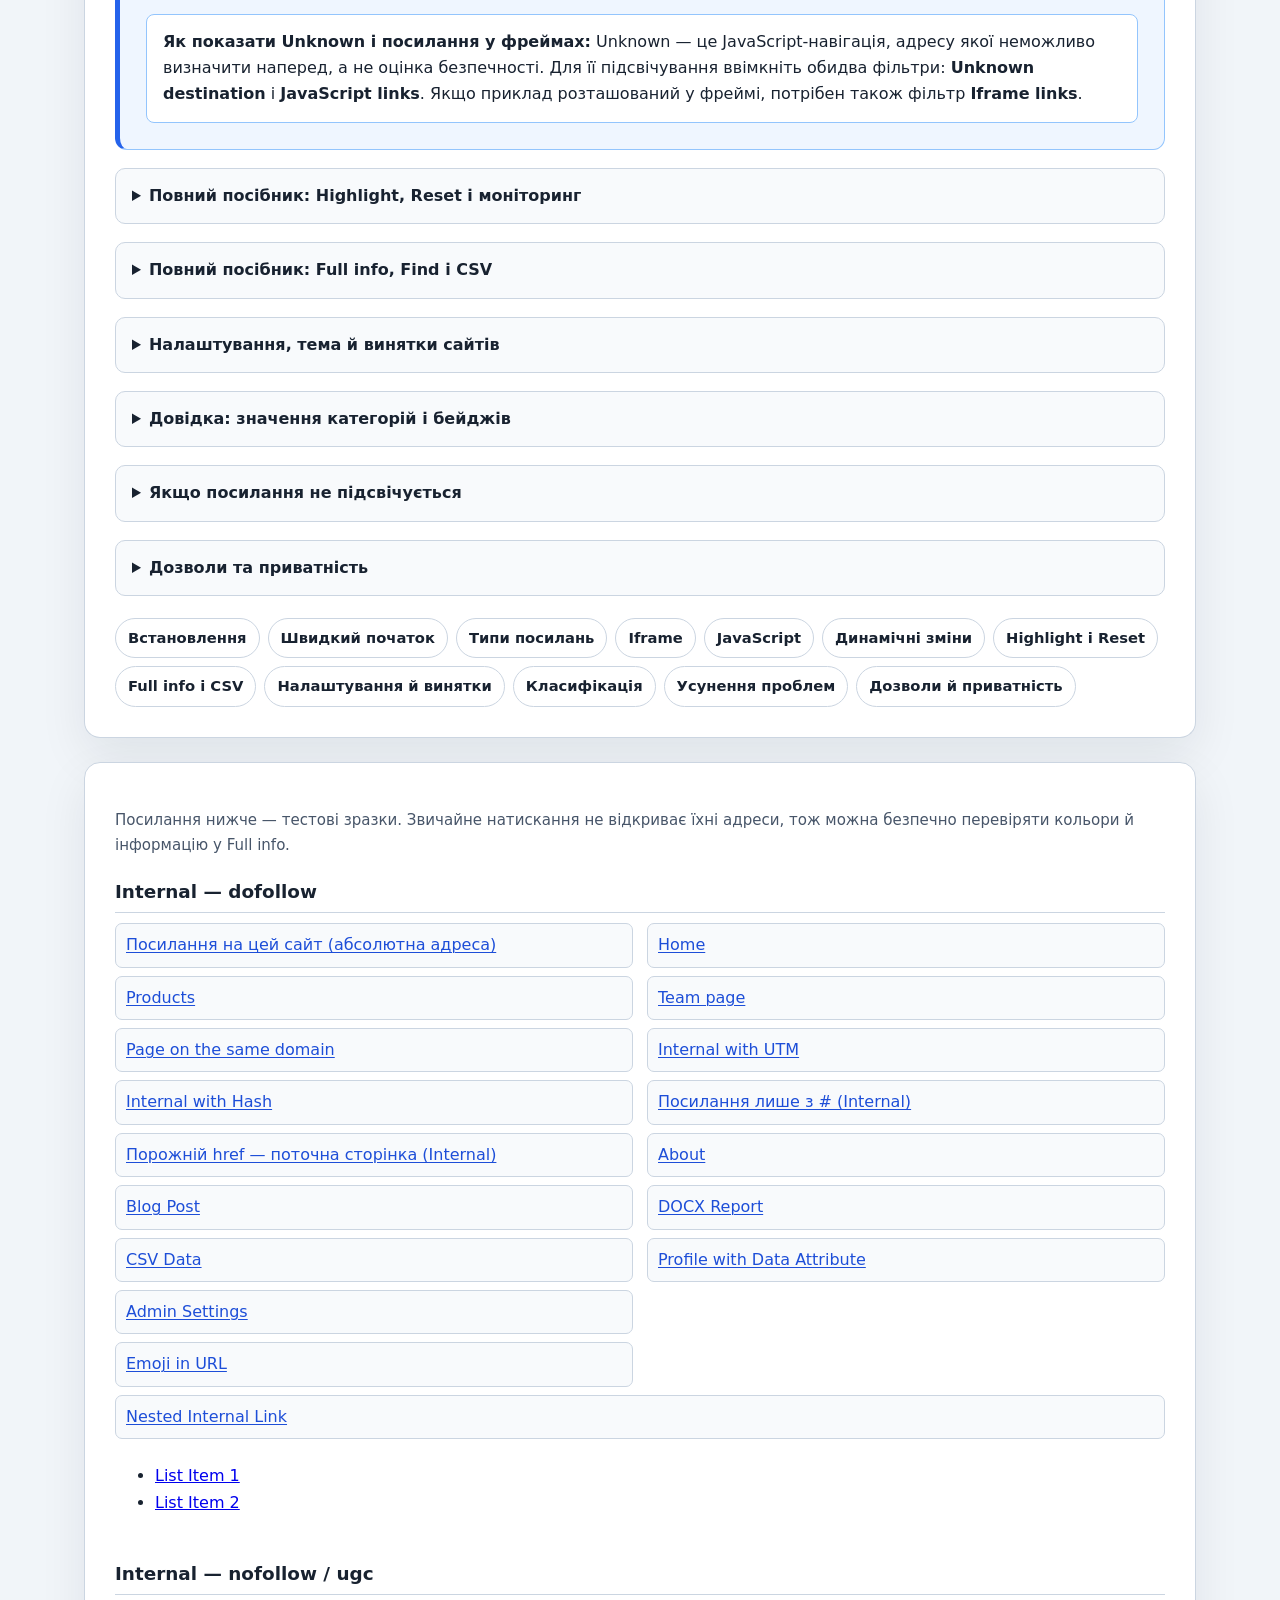
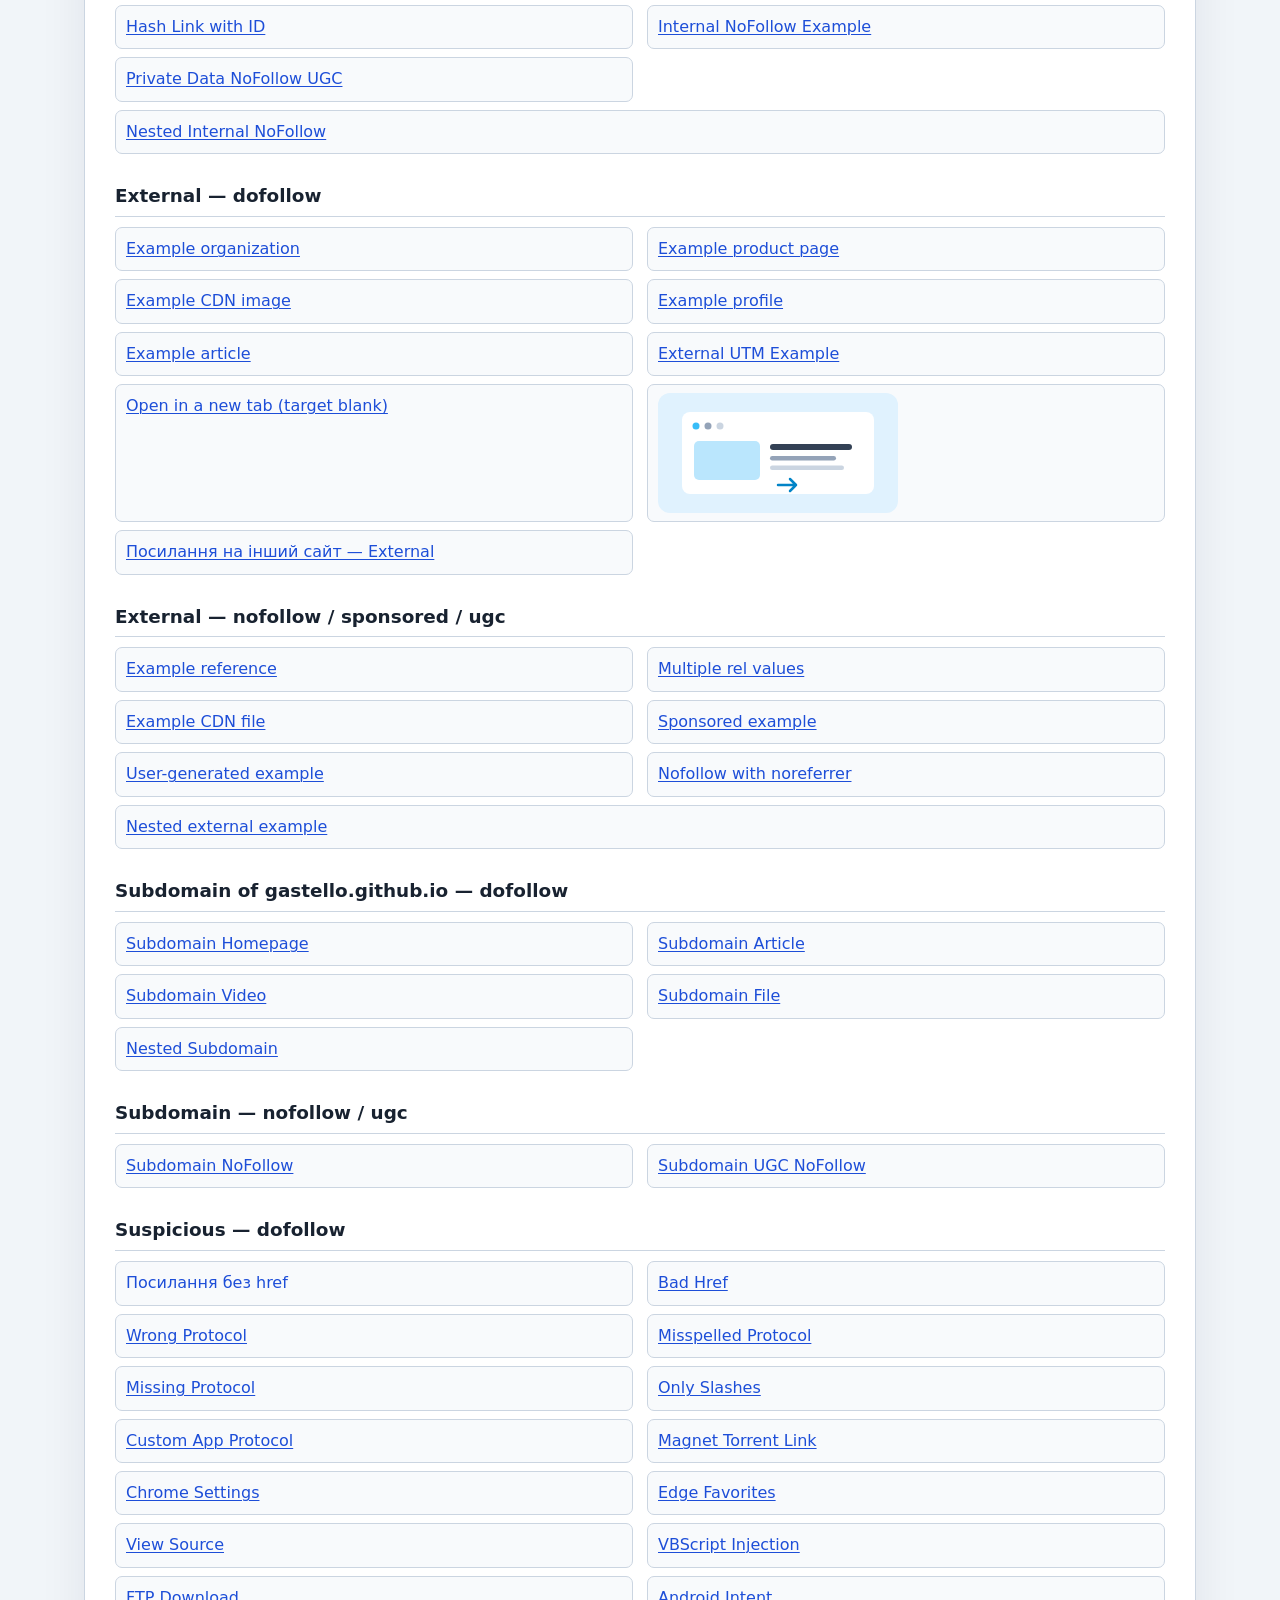
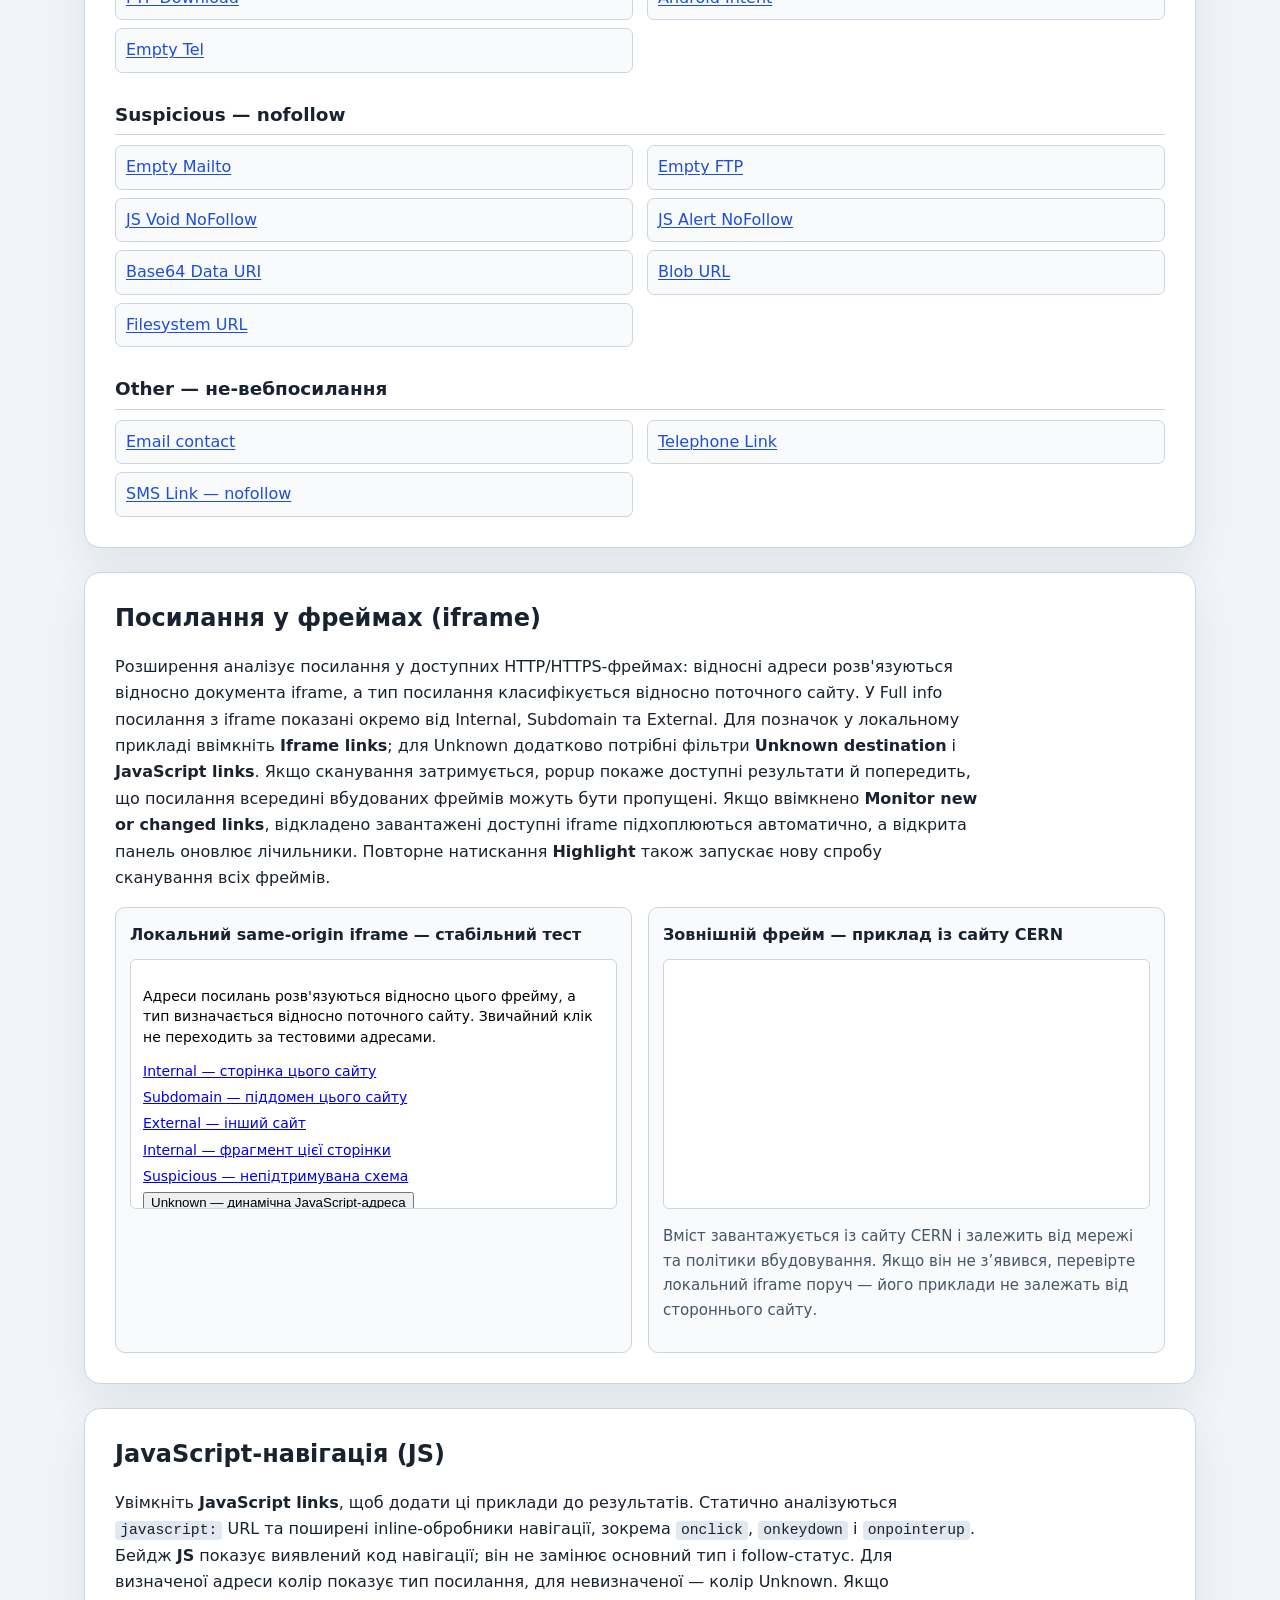
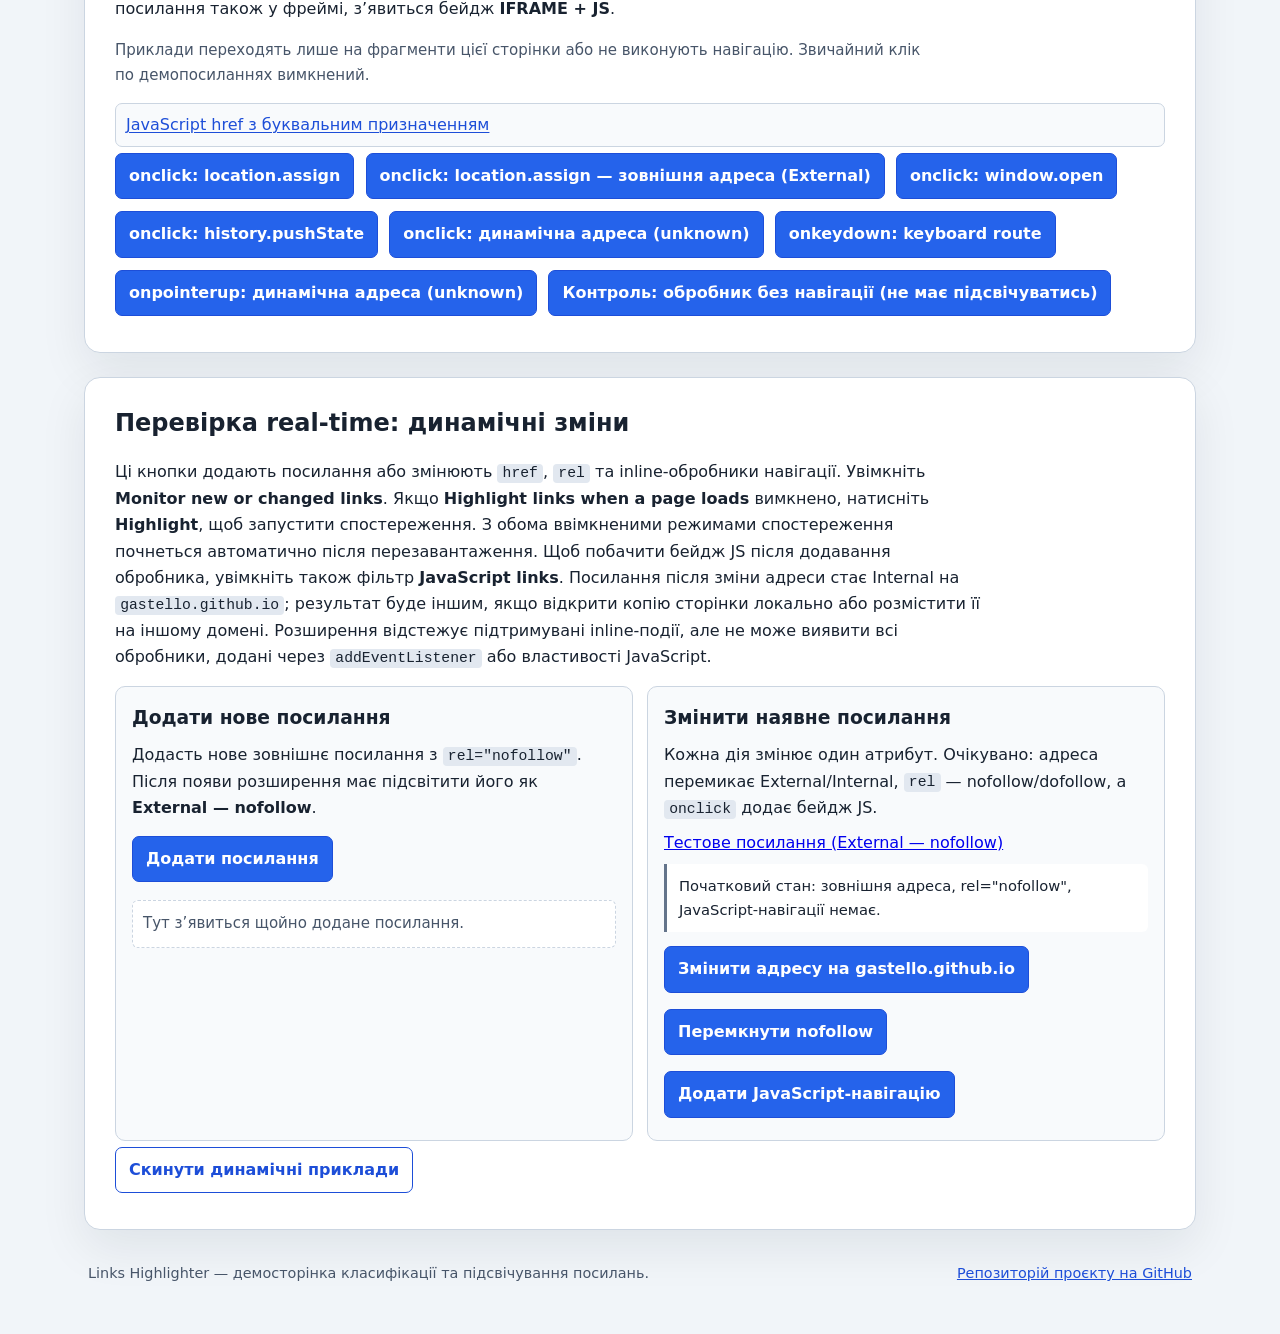
==== commit ad808db1: "Com" ====
--- a/index.html
+++ b/index.html
@@ -85,7 +85,7 @@
       <div class="expected-results">
         <div><strong>Лічильники</strong><span>Показують усі виявлені посилання, включно з тими, які поточні фільтри не підсвічують. <strong>External frames</strong> — окремий лічильник елементів iframe із зовнішнім source URL, а не кількість посилань у них.</span></div>
         <div><strong>Групи</strong><span>Звичайні посилання показані в групах Internal, Subdomain, External, Other, Suspicious і Unknown destination. Посилання з iframe зібрані в окремій групі Iframe з розгортанням окремо для кожного фрейму. JavaScript-посилання з відомою адресою показані в JavaScript, а не дублюються у звичайних групах.</span></div>
-        <div><strong>Приховані посилання</strong><span>Бейдж <strong>hidden</strong> означає, що посилання було приховане стилями або атрибутом приховування під час сканування. <strong>Find on page</strong> тимчасово відкриває прихованих предків (наприклад, закритий <code>&lt;details&gt;</code>), прокручує до цілі й відновлює попередній стан після 5 секунд. Повторне Find або Reset також прибирає попередню позначку.</span></div>
+        <div><strong>Приховані посилання</strong><span>Бейдж <strong>hidden</strong> означає, що посилання було приховане стилями або атрибутом приховування під час сканування. <strong>Find on page</strong> тимчасово відкриває прихованих предків, прокручує до цілі й відновлює попередній стан після 5 секунд. Повторне Find або Reset також прибирає попередню позначку.</span></div>
         <div><strong>Find frame</strong><span>Лупа в заголовку iframe прокручує до iframe-елемента у його батьківському документі. Для посилання всередині iframe розширення спочатку знаходить посилання, а потім прокручує його батьківські iframe-контейнери.</span></div>
         <div><strong>Копіювання</strong><span>Кнопка копіює знайдений URL, а в групі iframe — адресу джерела фрейму. Якщо копіювання не вдалося, popup повідомить про помилку; Chrome може попросити дозволити clipboard.</span></div>
         <div><strong>CSV</strong><span>Експорт охоплює всі результати з доступних фреймів незалежно від пошукового запиту. Містить URL сторінки та фрейму, browser frame ID, фрагменти URL, тип і follow-статус, атрибути, доступний текст, видимість, JavaScript-джерело та DOM-локатори. У top-level посилань Frame URL порожній. У DevTools → <strong>Elements</strong> використовуйте CSS selector; для iframe спершу виберіть відповідний документ-фрейм.</span></div>
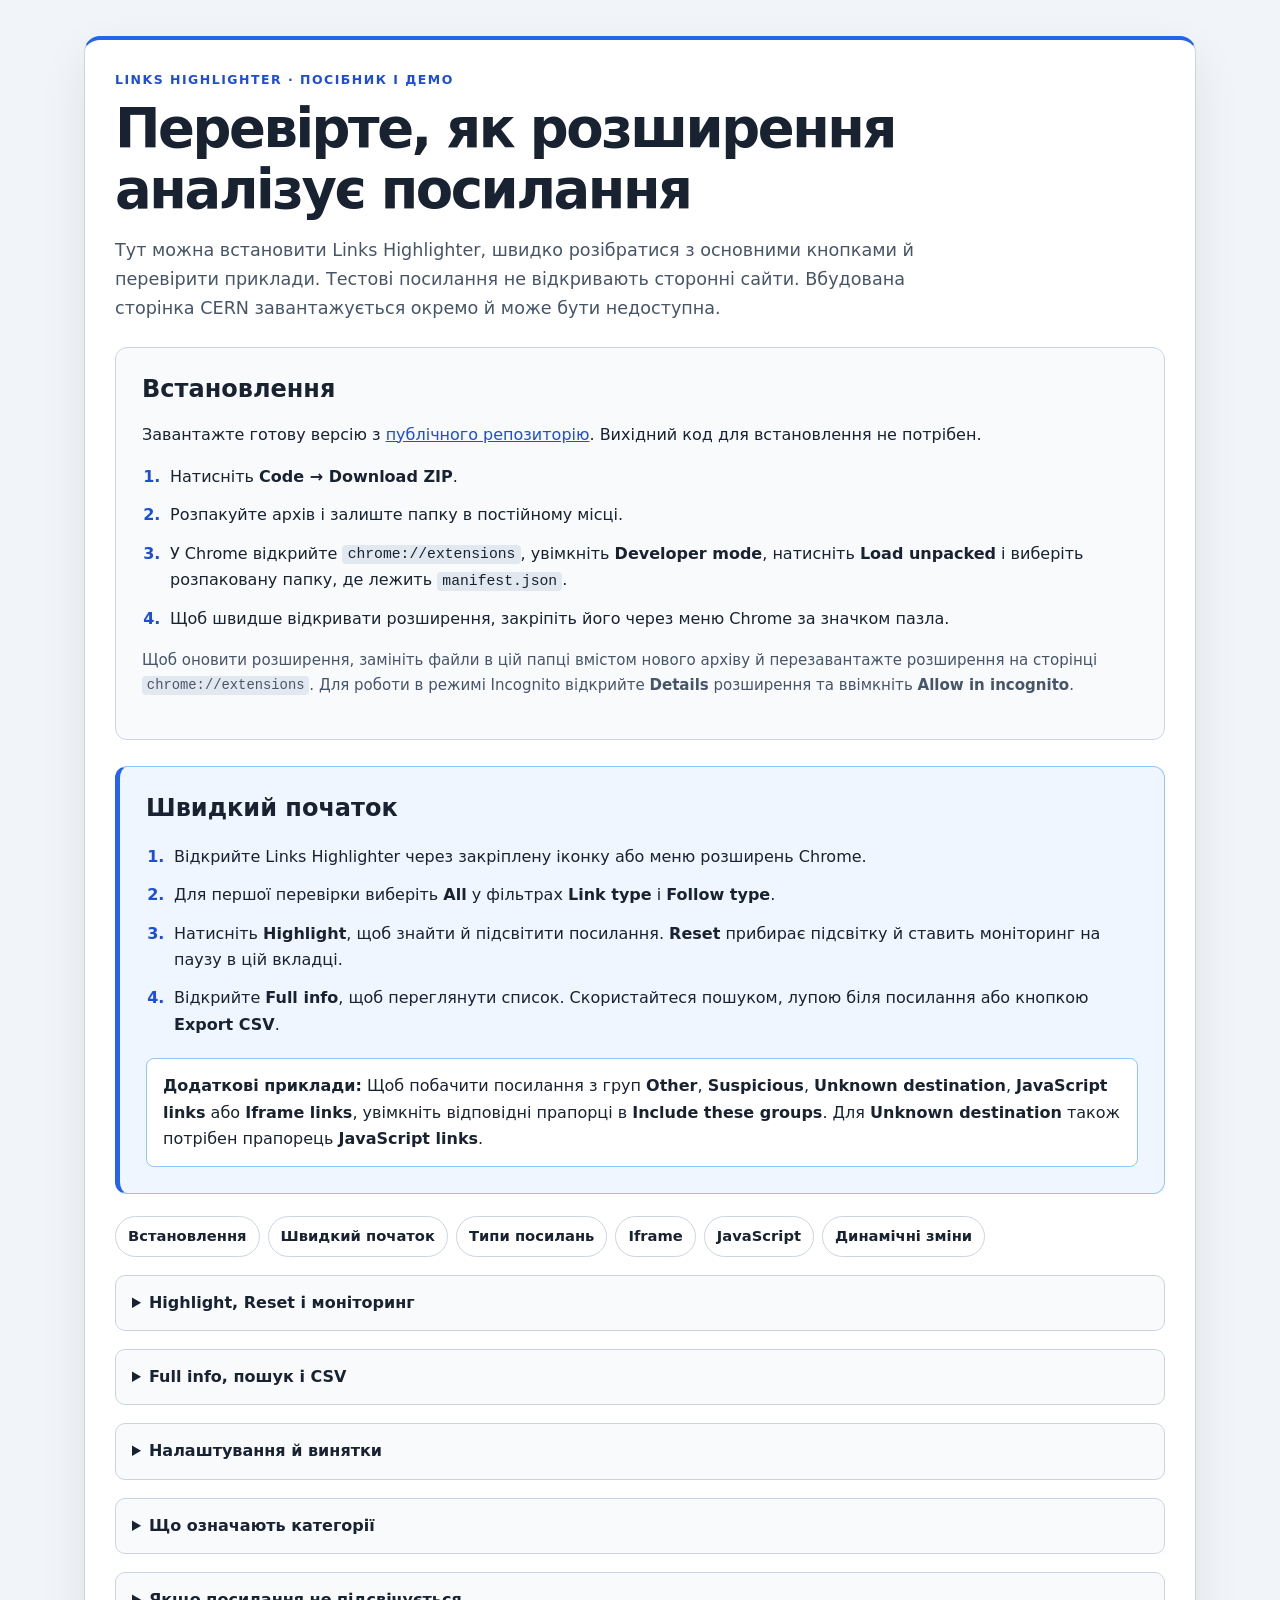
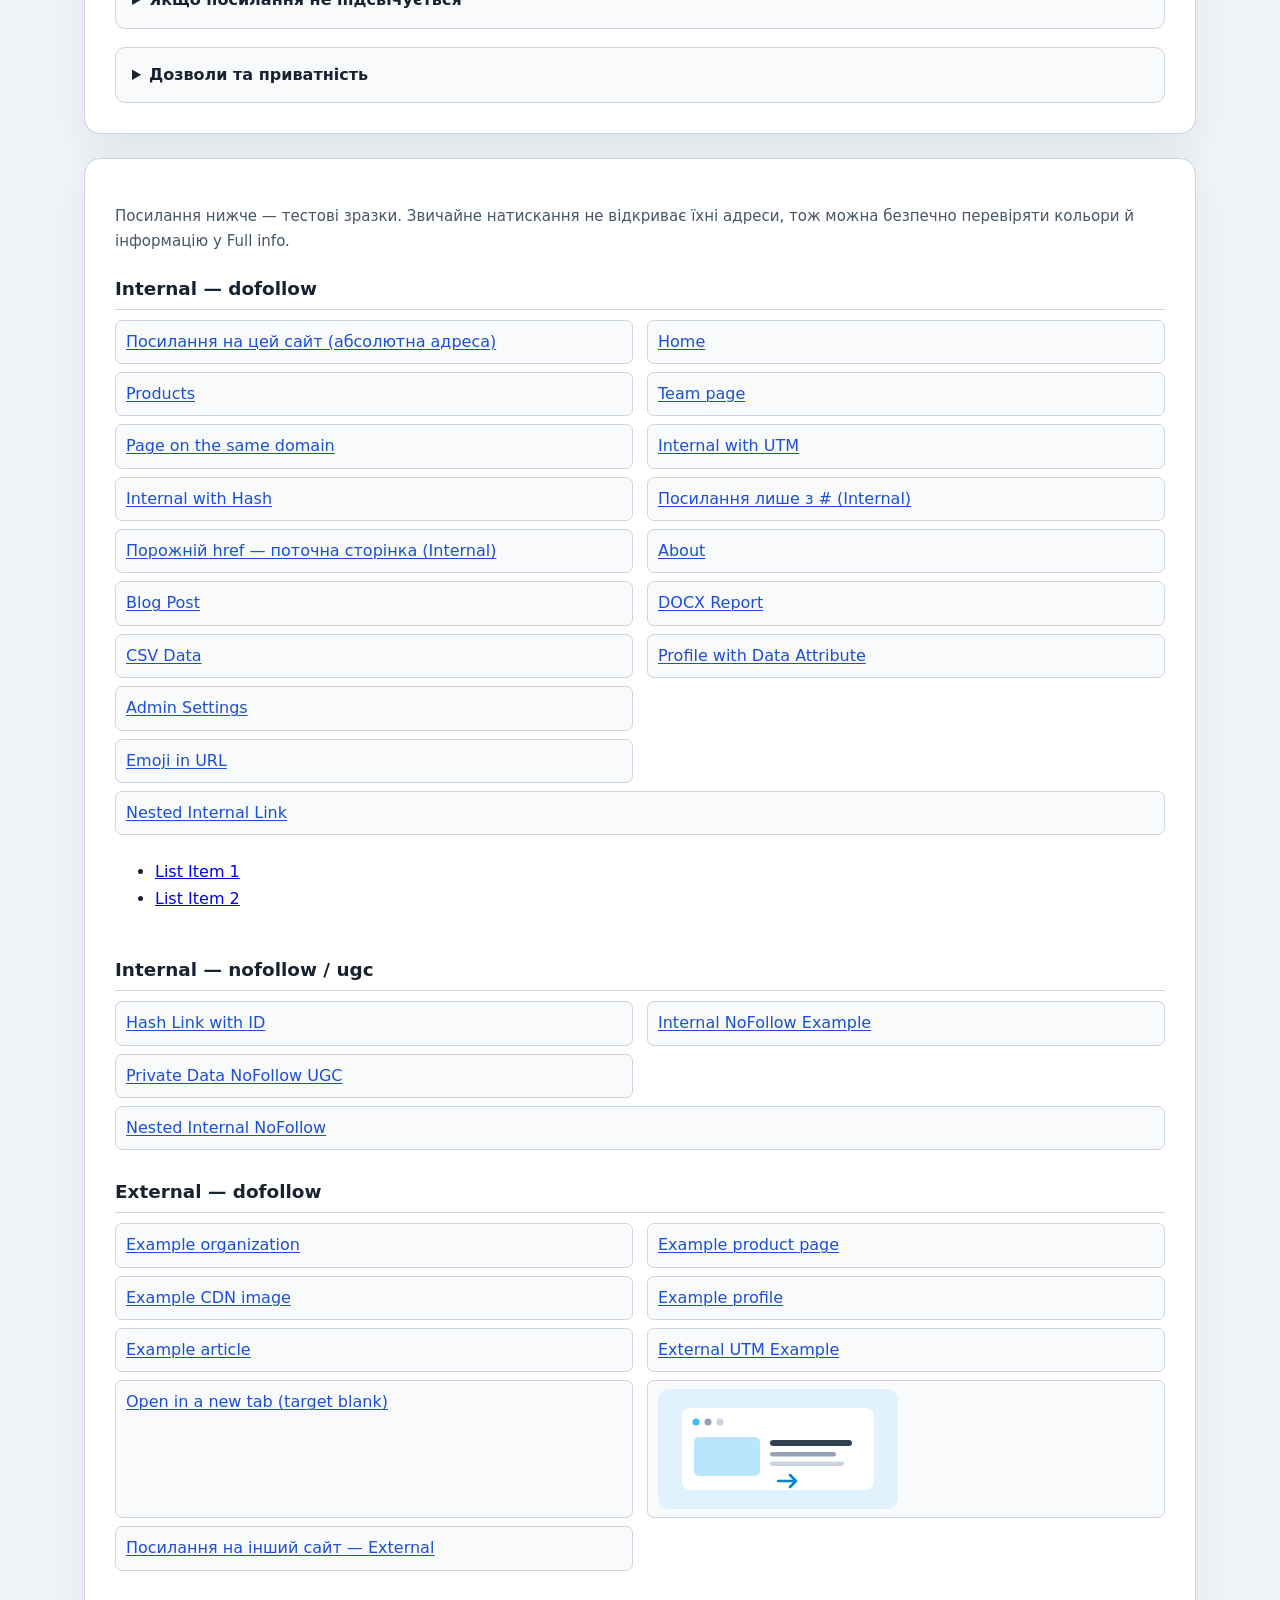
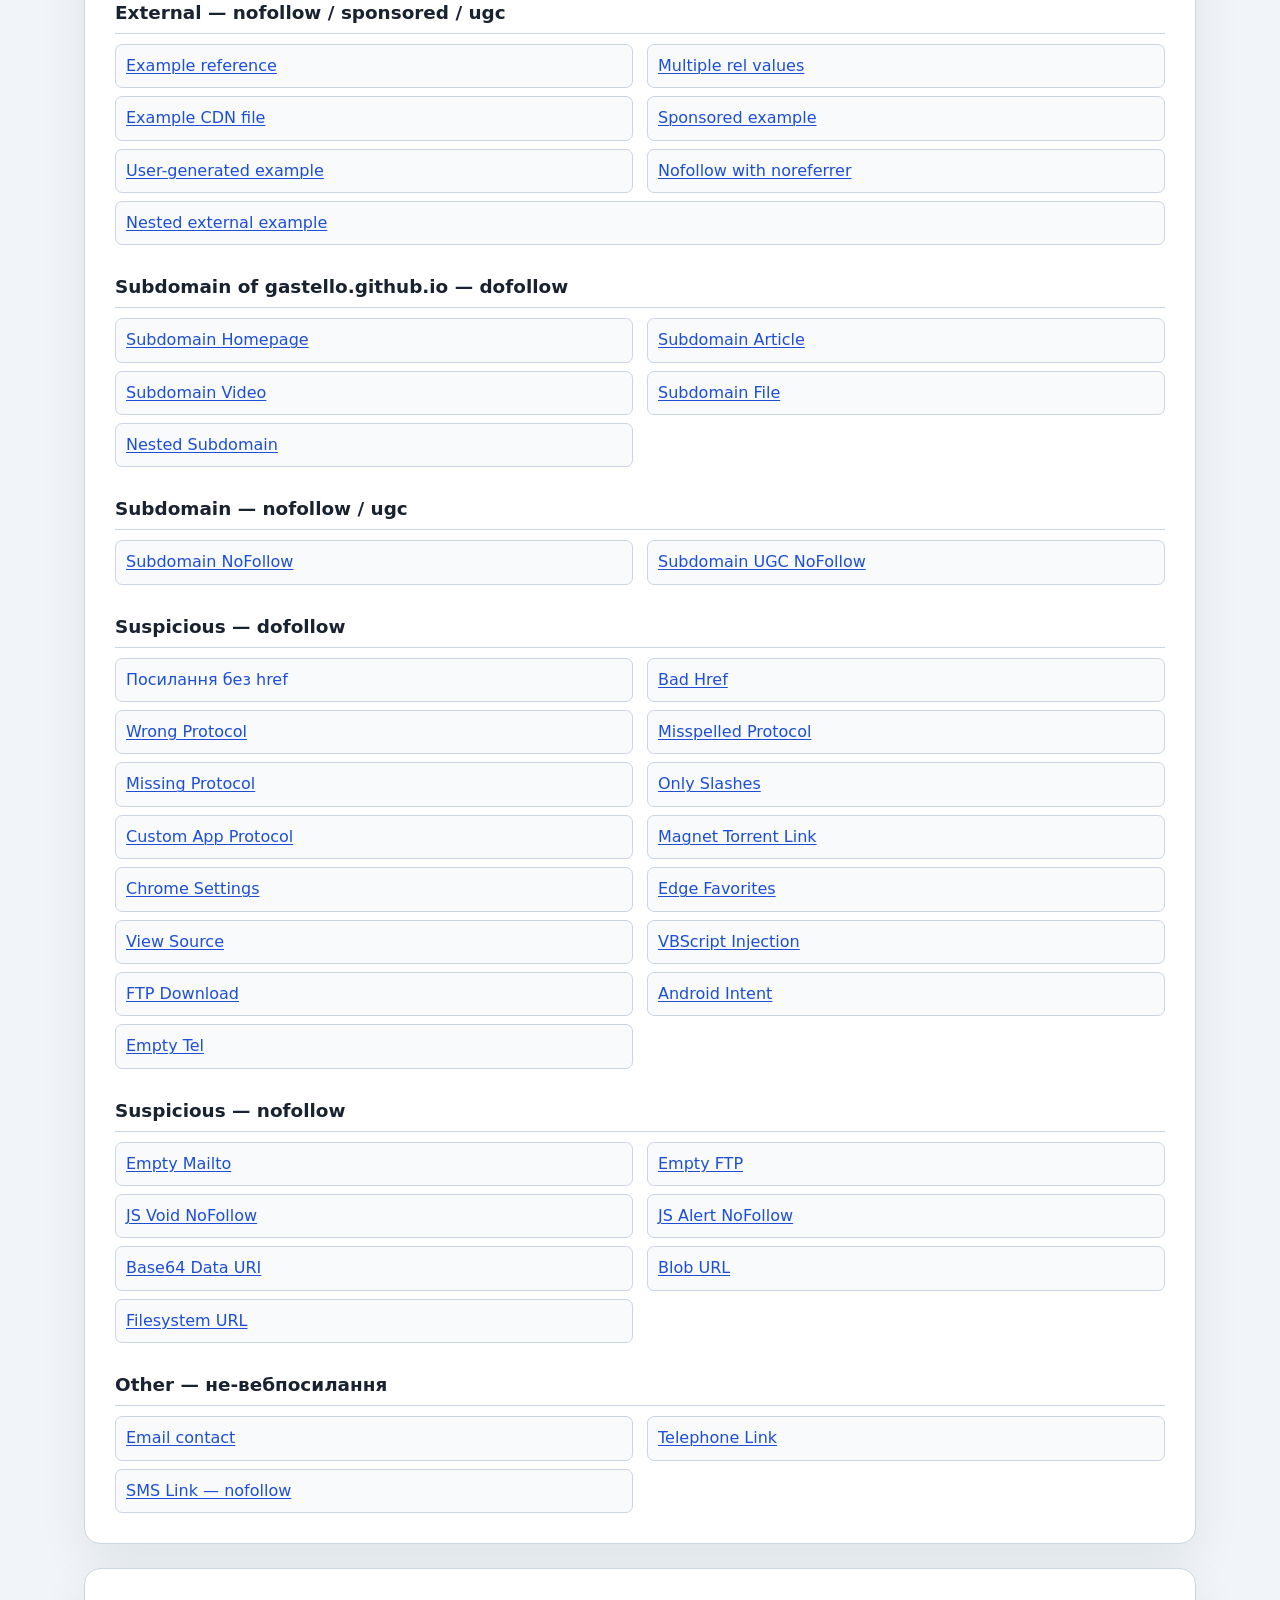
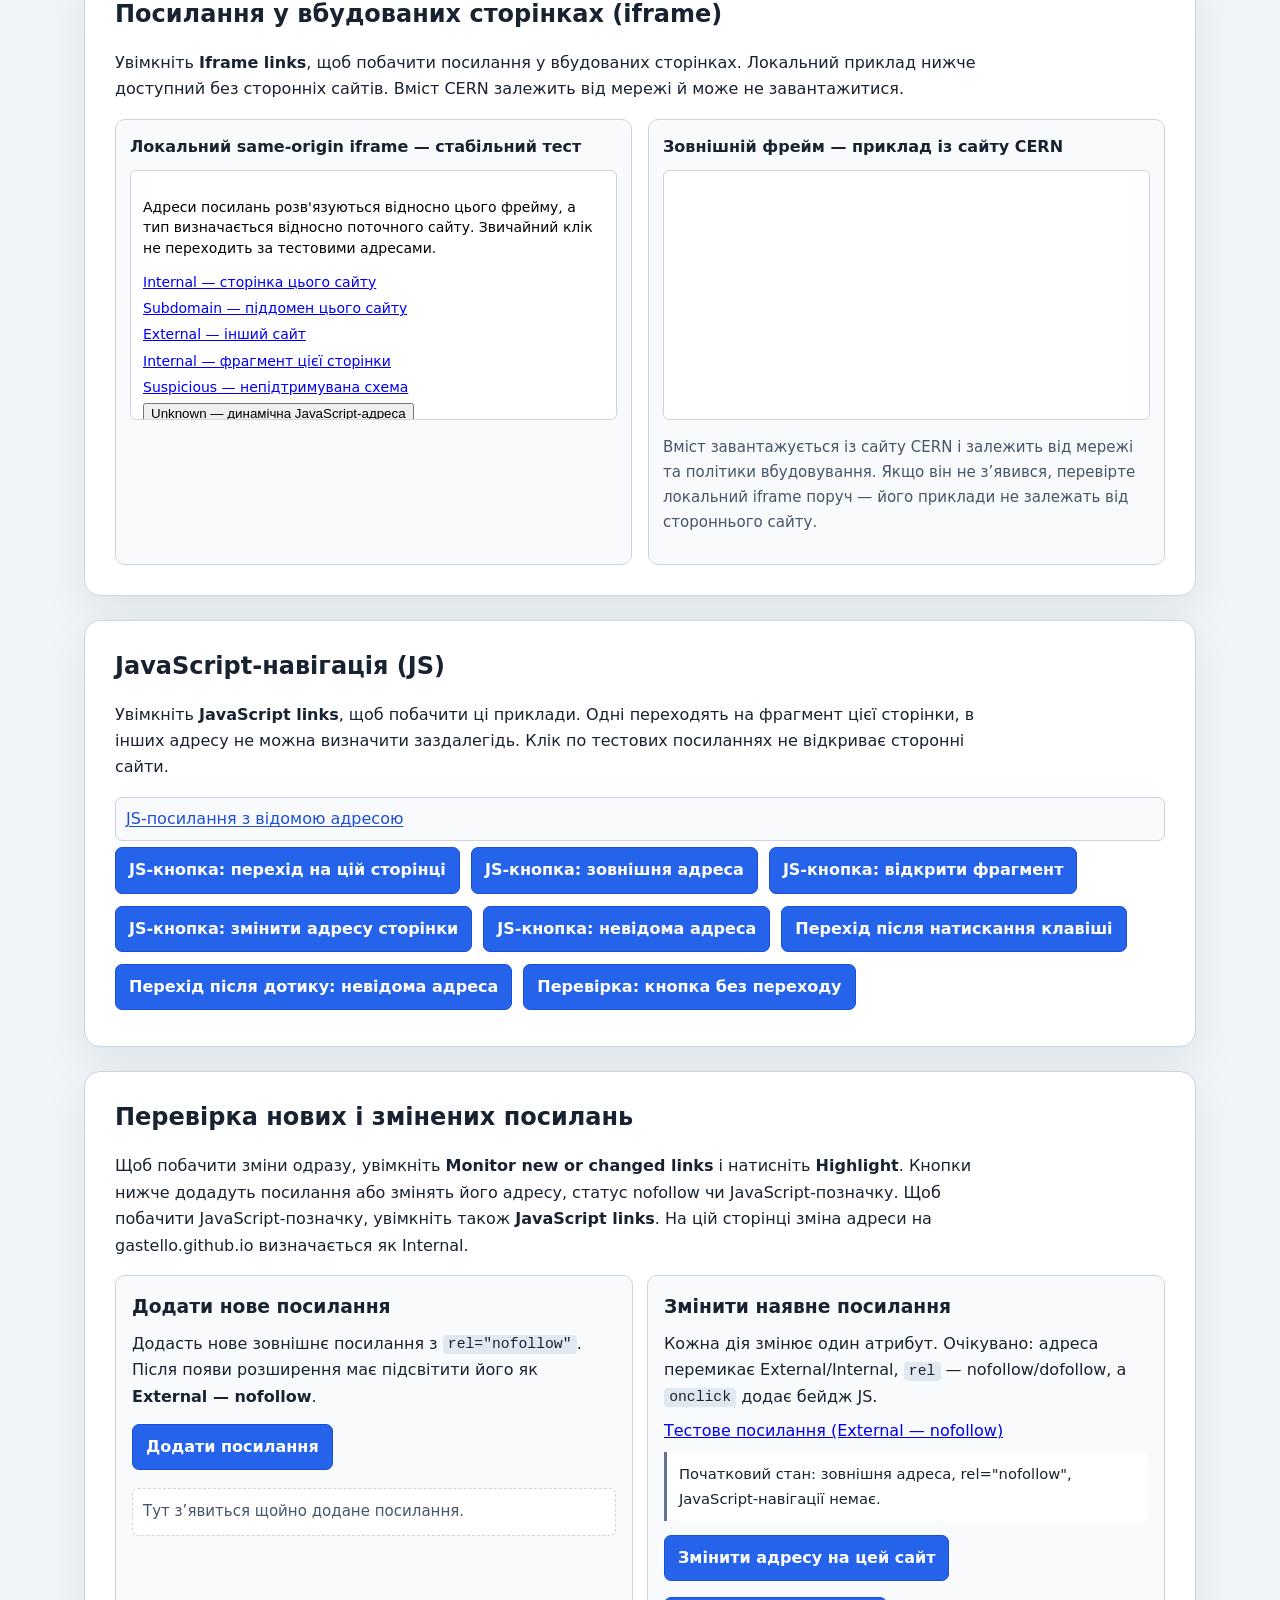
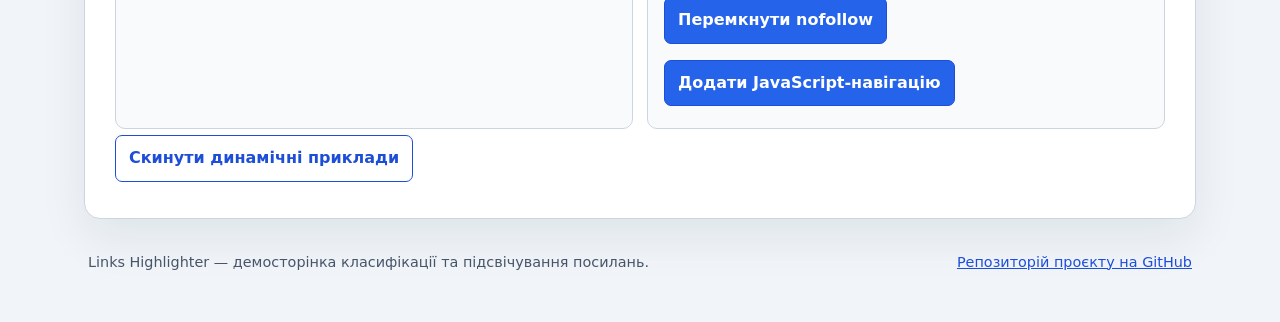
==== commit 8e416abd: "com" ====
--- a/index.html
+++ b/index.html
@@ -13,143 +13,113 @@
   <header class="page-header">
     <p class="eyebrow">LINKS HIGHLIGHTER · ПОСІБНИК І ДЕМО</p>
     <h1>Перевірте, як розширення аналізує посилання</h1>
-    <p class="page-intro">Відкрийте цю сторінку в Chrome, щоб перевірити Links Highlighter на прикладах різних типів посилань, фреймів і динамічних змін. Нижче — повний посібник із налаштування, сканування, пошуку, експорту та винятків. Посилання в основному демоблоці й локальному iframe не переходять за адресами; зовнішній iframe CERN є сторонньою сторінкою.</p>
+    <p class="page-intro">Тут можна встановити Links Highlighter, швидко розібратися з основними кнопками й перевірити приклади. Тестові посилання не відкривають сторонні сайти. Вбудована сторінка CERN завантажується окремо й може бути недоступна.</p>
     <section class="install-guide" id="install-guide" aria-labelledby="install-title">
-      <h2 id="install-title">Завантаження та встановлення з GitHub</h2>
-      <p>Цей спосіб встановлює розширення з вихідного коду репозиторію як unpacked extension.</p>
+      <h2 id="install-title">Встановлення</h2>
+      <p>Завантажте готову версію з <a href="https://github.com/Gastello/Links-highlighter" target="_blank" rel="noopener noreferrer">публічного репозиторію</a>. Вихідний код для встановлення не потрібен.</p>
       <ol class="guide-steps">
         <li>
-          <strong>Завантажте ZIP-архів.</strong>
-          Відкрийте <a href="https://github.com/Gastello/Links-highlighter" target="_blank" rel="noopener noreferrer">репозиторій Links Highlighter на GitHub</a>, натисніть <strong>Code → Download ZIP</strong> і дочекайтеся завантаження.
-        </li>
-        <li>
-          <strong>Розпакуйте архів.</strong>
-          Збережіть папку проєкту у постійному місці на комп’ютері. Не видаляйте й не переміщуйте її, поки користуєтеся розширенням. Для встановлення потрібна коренева папка проєкту, у якій лежить <code>manifest.json</code>.
-        </li>
-        <li>
-          <strong>Додайте розширення до Chrome.</strong>
-          Відкрийте <code>chrome://extensions</code>, увімкніть <strong>Developer mode</strong>, натисніть <strong>Load unpacked</strong> і виберіть розпаковану кореневу папку проєкту.
-        </li>
-        <li>
-          <strong>Закріпіть іконку для зручного доступу.</strong>
-          Відкрийте меню розширень за значком пазла на панелі Chrome і натисніть значок закріплення біля Links Highlighter. Після цього popup можна відкривати без пошуку в меню.
-        </li>
-        <li>
-          <strong>Перевірте доступ до сайтів.</strong>
-          Chrome попросить дозволити розширенню читати й змінювати дані на HTTP/HTTPS-сайтах. Це потрібно для аналізу, підсвічування й моніторингу сторінок та доступних фреймів. Для роботи в Incognito окремо відкрийте <strong>Details</strong> розширення та ввімкніть <strong>Allow in incognito</strong>.
+          Натисніть <strong>Code → Download ZIP</strong>.
+        </li>
+        <li>
+          Розпакуйте архів і залиште папку в постійному місці.
+        </li>
+        <li>
+          У Chrome відкрийте <code>chrome://extensions</code>, увімкніть <strong>Developer mode</strong>, натисніть <strong>Load unpacked</strong> і виберіть розпаковану папку, де лежить <code>manifest.json</code>.
+        </li>
+        <li>
+          Щоб швидше відкривати розширення, закріпіть його через меню Chrome за значком пазла.
         </li>
       </ol>
-      <p class="test-note">Для оновлення замініть файли в тій самій папці встановлення на вміст нового архіву, потім натисніть кнопку перезавантаження на картці розширення в <code>chrome://extensions</code>. Не переміщуйте папку, з якої Chrome завантажує розширення.</p>
+      <p class="test-note">Щоб оновити розширення, замініть файли в цій папці вмістом нового архіву й перезавантажте розширення на сторінці <code>chrome://extensions</code>. Для роботи в режимі Incognito відкрийте <strong>Details</strong> розширення та ввімкніть <strong>Allow in incognito</strong>.</p>
     </section>
     <section class="guide" aria-labelledby="guide-title">
       <h2 id="guide-title">Швидкий початок</h2>
       <ol class="guide-steps">
         <li>
-          <strong>Відкрийте розширення.</strong>
-          Натисніть закріплену іконку Links Highlighter у панелі Chrome. Якщо її ще не закріплено, скористайтеся меню розширень за значком пазла.
-        </li>
-        <li>
-          <strong>Виберіть, що підсвічувати.</strong>
-          Для першої перевірки встановіть <strong>Link type: All</strong> і <strong>Follow type: All</strong>. Додаткові прапорці керують групами <strong>Other</strong>, <strong>Suspicious</strong>, <strong>Unknown destination</strong>, <strong>JavaScript links</strong> та <strong>Iframe links</strong>. Щоб побачити всі приклади цієї сторінки, увімкніть кожну групу.
-        </li>
-        <li>
-          <strong>Запустіть перевірку.</strong>
-          Натисніть <strong>Highlight</strong>. Розширення сканує доступні фрейми, підсвічує посилання відповідно до фільтрів і, якщо ввімкнено моніторинг, запускає його для поточної сторінки. Кольори відповідають типу та follow-статусу, а бейджі <strong>JS</strong>, <strong>IFRAME</strong> і <strong>hidden</strong> показують додаткові властивості.
-        </li>
-        <li>
-          <strong>Знайдіть і дослідіть посилання.</strong>
-          <strong>Full info</strong> показує повний список і лічильники незалежно від фільтрів підсвічування. Пошук фільтрує список за текстом або URL. Кнопка з лупою прокручує до посилання, за потреби тимчасово відкриває прихований контейнер і позначає ціль на 5 секунд. Кнопка копіювання копіює URL. <strong>Export CSV</strong> завантажує всі результати з доступних фреймів, а не лише видимі після пошуку.
-        </li>
-        <li>
-          <strong>Налаштуйте автоматичну поведінку.</strong>
-          <strong>Highlight links when a page loads</strong> запускає підсвічування під час завантаження документа. <strong>Monitor new or changed links</strong> відстежує нові посилання та зміни підтримуваних атрибутів. Якщо ввімкнено лише моніторинг, натисніть <strong>Highlight</strong>, щоб почати його на цій сторінці. Відкриття popup саме по собі не повторює підсвічування при завантаженні.
+          Відкрийте Links Highlighter через закріплену іконку або меню розширень Chrome.
+        </li>
+        <li>
+          Для першої перевірки виберіть <strong>All</strong> у фільтрах <strong>Link type</strong> і <strong>Follow type</strong>.
+        </li>
+        <li>
+          Натисніть <strong>Highlight</strong>, щоб знайти й підсвітити посилання. <strong>Reset</strong> прибирає підсвітку й ставить моніторинг на паузу в цій вкладці.
+        </li>
+        <li>
+          Відкрийте <strong>Full info</strong>, щоб переглянути список. Скористайтеся пошуком, лупою біля посилання або кнопкою <strong>Export CSV</strong>.
         </li>
       </ol>
-      <aside class="guide-callout" aria-label="Важливо про фільтри JavaScript та iframe">
-        <strong>Як показати Unknown і посилання у фреймах:</strong>
-        Unknown — це JavaScript-навігація, адресу якої неможливо визначити наперед, а не оцінка безпечності. Для її підсвічування ввімкніть обидва фільтри: <strong>Unknown destination</strong> і <strong>JavaScript links</strong>. Якщо приклад розташований у фреймі, потрібен також фільтр <strong>Iframe links</strong>.
+      <aside class="guide-callout" aria-label="Додаткові фільтри демосторінки">
+        <strong>Додаткові приклади:</strong>
+        Щоб побачити посилання з груп <strong>Other</strong>, <strong>Suspicious</strong>, <strong>Unknown destination</strong>, <strong>JavaScript links</strong> або <strong>Iframe links</strong>, увімкніть відповідні прапорці в <strong>Include these groups</strong>. Для <strong>Unknown destination</strong> також потрібен прапорець <strong>JavaScript links</strong>.
       </aside>
     </section>
-    <details class="test-checklist" id="behavior-guide">
-      <summary>Повний посібник: Highlight, Reset і моніторинг</summary>
-      <div class="expected-results">
-        <div><strong>Highlight</strong><span>Запускає нове сканування з поточними фільтрами. Також поновлює моніторинг на цій сторінці, якщо <strong>Monitor new or changed links</strong> увімкнено. Повторне натискання запускає новий прохід, зокрема повторну спробу для фреймів, які могли не відповісти раніше.</span></div>
-        <div><strong>Reset</strong><span>Прибирає поточні позначки й ставить real-time моніторинг на паузу в цій сторінці. Налаштування моніторингу не вимикається. Натисніть <strong>Highlight</strong>, щоб знову просканувати сторінку та відновити моніторинг. Якщо увімкнено page-on-load, нове завантаження документа запускає налаштовану поведінку знову.</span></div>
-        <div><strong>Page on load</strong><span>Підсвічує посилання після завантаження документа. Саме відкриття popup оновлює Full info, але не запускає page-load сканування повторно.</span></div>
-        <div><strong>Real-time</strong><span>Після запуску спостерігає за доданими посиланнями та змінами <code>href</code>, <code>rel</code> і визначеними inline-обробниками навігації. Відстежує нові доступні iframe. Не виконує JavaScript сторінки та не бачить усі обробники, наприклад зареєстровані через <code>addEventListener</code>.</span></div>
-        <div><strong>Режими разом</strong><span>Якщо ввімкнути обидва параметри, після завантаження сторінка підсвічується й одразу починається моніторинг. Відкрита панель popup оновлює Full info, коли отримує повідомлення про зміни.</span></div>
-      </div>
-    </details>
-    <details class="test-checklist" id="full-info-guide">
-      <summary>Повний посібник: Full info, Find і CSV</summary>
-      <div class="expected-results">
-        <div><strong>Лічильники</strong><span>Показують усі виявлені посилання, включно з тими, які поточні фільтри не підсвічують. <strong>External frames</strong> — окремий лічильник елементів iframe із зовнішнім source URL, а не кількість посилань у них.</span></div>
-        <div><strong>Групи</strong><span>Звичайні посилання показані в групах Internal, Subdomain, External, Other, Suspicious і Unknown destination. Посилання з iframe зібрані в окремій групі Iframe з розгортанням окремо для кожного фрейму. JavaScript-посилання з відомою адресою показані в JavaScript, а не дублюються у звичайних групах.</span></div>
-        <div><strong>Приховані посилання</strong><span>Бейдж <strong>hidden</strong> означає, що посилання було приховане стилями або атрибутом приховування під час сканування. <strong>Find on page</strong> тимчасово відкриває прихованих предків, прокручує до цілі й відновлює попередній стан після 5 секунд. Повторне Find або Reset також прибирає попередню позначку.</span></div>
-        <div><strong>Find frame</strong><span>Лупа в заголовку iframe прокручує до iframe-елемента у його батьківському документі. Для посилання всередині iframe розширення спочатку знаходить посилання, а потім прокручує його батьківські iframe-контейнери.</span></div>
-        <div><strong>Копіювання</strong><span>Кнопка копіює знайдений URL, а в групі iframe — адресу джерела фрейму. Якщо копіювання не вдалося, popup повідомить про помилку; Chrome може попросити дозволити clipboard.</span></div>
-        <div><strong>CSV</strong><span>Експорт охоплює всі результати з доступних фреймів незалежно від пошукового запиту. Містить URL сторінки та фрейму, browser frame ID, фрагменти URL, тип і follow-статус, атрибути, доступний текст, видимість, JavaScript-джерело та DOM-локатори. У top-level посилань Frame URL порожній. У DevTools → <strong>Elements</strong> використовуйте CSS selector; для iframe спершу виберіть відповідний документ-фрейм.</span></div>
-      </div>
-    </details>
-    <details class="test-checklist" id="settings-guide">
-      <summary>Налаштування, тема й винятки сайтів</summary>
-      <div class="expected-results">
-        <div><strong>Поведінка</strong><span>Два перемикачі керують page-on-load і real-time режимами окремо. Значки біля <strong>Add current site to exceptions</strong> показують, які опції збережені. Деталі роботи кнопок і паузи після Reset наведені вище.</span></div>
-        <div><strong>Тема й кольори</strong><span>Тему popup можна встановити в Classic, Light або Dark чи залишити системну. У <strong>Settings → Appearance → Link highlight colors</strong> налаштовуються кольори для типів посилань і follow-статусів, а також колір позначки <strong>Find on page</strong>. <strong>Enable glow effect</strong> вмикає або вимикає анімоване світіння навколо підсвічених посилань. <strong>Restore default colors</strong> відновлює палітру, не змінюючи перемикач світіння.</span></div>
-        <div><strong>Додати виняток</strong><span>У <strong>Settings → Site exceptions</strong> введіть домен або URL і натисніть <strong>Add</strong>. Або натисніть <strong>Add current site to exceptions</strong> біля кнопок сканування, щоб додати домен поточного сайту.</span></div>
-        <div><strong>Точне зіставлення</strong><span><code>example.com</code> виключає лише сам hostname, не його піддомени. Запис <code>*.example.com</code> виключає всі піддомени, включно з вкладеними (<code>shop.example.com</code>, <code>a.shop.example.com</code>), але не сам <code>example.com</code>. Протокол і порт не впливають на збіг. На виключеному сайті автоматичне й ручне підсвічування вимкнені; видаліть виняток, щоб повернути функцію.</span></div>
-        <div><strong>Синхронізація</strong><span>Налаштування, кольори та винятки зберігаються через Chrome Sync і можуть синхронізуватися між браузерами з тим самим профілем Chrome.</span></div>
-      </div>
-    </details>
-    <details class="test-checklist" id="classification-guide">
-      <summary>Довідка: значення категорій і бейджів</summary>
-      <div class="expected-results">
-        <div><strong>Internal</strong><span>Адреса на тому самому hostname або на кореневому реєстрованому домені. Порожній <code>href=""</code>, <code>href="#"</code> і фрагмент цієї сторінки класифікуються як Internal.</span></div>
-        <div><strong>Subdomain</strong><span>Адреса на будь-якому піддомені реєстрованого домену, навіть якщо джерело вже розташоване на іншому піддомені. Наприклад, із <code>blog.gastello.github.io</code> посилання на <code>media.gastello.github.io</code> також є Subdomain.</span></div>
-        <div><strong>External</strong><span>Адреса на іншому сайті. У прикладах використано зарезервовані домени <code>example.com</code>, <code>example.org</code> та <code>example.net</code>.</span></div>
-        <div><strong>Dofollow / nofollow</strong><span>Токен <code>nofollow</code> в атрибуті <code>rel</code> визначає follow-статус: якщо він є, посилання має статус nofollow; якщо немає — dofollow. Інші значення <code>rel</code>, зокрема <code>ugc</code> і <code>sponsored</code>, розширення не враховує для цього статусу.</span></div>
-        <div><strong>Other</strong><span>Непорожні адреси дій <code>mailto:</code>, <code>tel:</code> і <code>sms:</code>. Вони показані в окремому лічильнику й підсвічуються лише коли ввімкнено прапорець <strong>Other</strong> у <strong>Include these groups</strong>; це працює незалежно від вибору All, Internal або External.</span></div>
-        <div><strong>Suspicious</strong><span>Елемент <code>&lt;a&gt;</code> без атрибута <code>href</code>, порожня адреса дії, некоректний URL або непідтримувана схема. Це технічна категорія, а не оцінка безпечності сайту.</span></div>
-        <div><strong>Unknown destination</strong><span>Розпізнано JavaScript-навігацію, але її кінцеву адресу неможливо визначити статично. Працює окремо від Internal/External, але для підсвічування потрібен також фільтр JavaScript.</span></div>
-        <div><strong>JS / IFRAME</strong><span>Бейджі показують додаткові ознаки й можуть поєднуватися з основною категорією; за наявності обох ознак відображається <strong>IFRAME + JS</strong>.</span></div>
-      </div>
-      <p class="test-note">Приклади Internal і Subdomain залежать від адреси, з якої відкрито цю демосторінку. Якщо розмістити копію на іншому домені, частина результатів класифікації зміниться. Піддомен визначається відносно реєстрованого домену, зокрема для sibling і вкладених піддоменів.</p>
-    </details>
-    <details class="test-checklist" id="troubleshooting-guide">
-      <summary>Якщо посилання не підсвічується</summary>
-      <ul class="troubleshooting-list">
-        <li>Перевірте тип посилання та follow-фільтр. Для всіх прикладів виберіть <strong>All</strong>.</li>
-        <li>Для Suspicious і Unknown увімкніть відповідний окремий фільтр. Для Unknown також потрібен фільтр JavaScript, а для прикладів у фреймі — iframe.</li>
-        <li>Переконайтеся, що Chrome дозволив розширенню доступ до цього сайту. Після встановлення або зміни дозволів оновіть вкладку.</li>
-        <li>Внутрішні сторінки Chrome та деякі вбудовані документи недоступні для розширень. Вміст зовнішнього фрейму додатково залежить від мережі й політики сайту.</li>
-        <li>Якщо статус повідомляє про неповні результати, розширення не отримало дані з одного чи кількох фреймів. Інші доступні фрейми все одно перевіряються.</li>
-        <li>Якщо після <strong>Reset</strong> сторінка знову підсвічується після натискання <strong>Highlight</strong>, це очікувано: Highlight запускає сканування заново. Саме відкриття popup не повинно повторно запускати page-on-load підсвічування.</li>
-        <li>Повідомлення про помилки шрифту в DevTools зазвичай належать сайту. Якщо Find не приводить ціль у видиму область, перевірте, чи не заблокував браузер скрипти для сторінки або її фрейму.</li>
-      </ul>
-    </details>
-    <details class="test-checklist" id="privacy-guide">
-      <summary>Дозволи та приватність</summary>
-      <div class="expected-results">
-        <div><strong>Доступ до сайтів</strong><span>Для аналізу, підсвічування, page-on-load і real-time Chrome надає розширенню доступ до HTTP/HTTPS-сторінок та дозволених фреймів. Chrome може показати широке попередження про доступ до сайтів.</span></div>
-        <div><strong>Локальна обробка</strong><span>Класифікація та CSV-експорт виконуються локально у браузері; посилання й вміст сторінок не відправляються на сервер розробника.</span></div>
-        <div><strong>Збереження налаштувань</strong><span>Фільтри, кольори й винятки зберігаються у Chrome Sync та можуть синхронізуватися з іншими браузерами профілю. Дані прокрутки popup зберігаються лише для поточної сесії Chrome, окремо для вкладки та завантаження сторінки.</span></div>
-        <div><strong>Обмеження Chrome</strong><span>Розширення не може працювати на сторінках <code>chrome://</code> та деяких захищених сторінках. Вміст cross-origin iframe залежить від дозволів Chrome і політики сайту.</span></div>
-      </div>
-    </details>
-    <nav class="test-navigation" aria-label="Розділи тестової сторінки">
+    <nav class="test-navigation" aria-label="Навігація сторінкою">
       <a href="#install-guide">Встановлення</a>
       <a href="#guide-title">Швидкий початок</a>
       <a href="#link-fixtures">Типи посилань</a>
       <a href="#iframe-tests">Iframe</a>
       <a href="#javascript-tests">JavaScript</a>
       <a href="#mutation-tests">Динамічні зміни</a>
-      <a href="#behavior-guide">Highlight і Reset</a>
-      <a href="#full-info-guide">Full info і CSV</a>
-      <a href="#settings-guide">Налаштування й винятки</a>
-      <a href="#classification-guide">Класифікація</a>
-      <a href="#troubleshooting-guide">Усунення проблем</a>
-      <a href="#privacy-guide">Дозволи й приватність</a>
     </nav>
+    <details class="test-checklist" id="behavior-guide">
+      <summary>Highlight, Reset і моніторинг</summary>
+      <div class="expected-results">
+        <div><strong>Highlight</strong><span>Сканує сторінку з поточними фільтрами. Якщо ввімкнено <strong>Monitor new or changed links</strong>, також запускає моніторинг.</span></div>
+        <div><strong>Reset</strong><span>Прибирає підсвітку й ставить моніторинг на паузу лише в цій вкладці. Налаштування не змінюються. Натисніть <strong>Highlight</strong>, щоб продовжити.</span></div>
+        <div><strong>Автоматичний запуск</strong><span><strong>Highlight links when a page loads</strong> сканує сторінку після завантаження. Якщо ввімкнено лише моніторинг, після перезавантаження натисніть <strong>Highlight</strong>. Якщо ввімкнено обидва параметри, сканування й моніторинг почнуться автоматично.</span></div>
+        <div><strong>Моніторинг</strong><span>Після запуску відстежує нові або змінені посилання. Якщо ввімкнути його після <strong>Highlight</strong>, він почне працювати на цій сторінці одразу.</span></div>
+      </div>
+    </details>
+    <details class="test-checklist" id="full-info-guide">
+      <summary>Full info, пошук і CSV</summary>
+      <div class="expected-results">
+        <div><strong>Список</strong><span><strong>Full info</strong> показує знайдені посилання незалежно від того, які з них підсвічені. Посилання у вбудованих сторінках зібрані в окремій групі <strong>Iframe</strong>.</span></div>
+        <div><strong>Пошук і лупа</strong><span>Пошук знаходить посилання за текстом або адресою. Натисніть лупу, щоб перейти до посилання на сторінці; приховане посилання тимчасово стане видимим.</span></div>
+        <div><strong>Копіювання</strong><span>Кнопка копіює адресу посилання. У групі <strong>Iframe</strong> можна скопіювати адресу вбудованої сторінки.</span></div>
+        <div><strong>Export CSV</strong><span>Завантажує всі знайдені посилання з доступних сторінок, навіть якщо пошук приховав їх у списку. Таблицю можна відкрити у програмі для роботи з таблицями. Для посилань на основній сторінці поле <strong>Frame URL</strong> порожнє; для посилань у фреймі в ньому вказана адреса цієї сторінки.</span></div>
+      </div>
+    </details>
+    <details class="test-checklist" id="settings-guide">
+      <summary>Налаштування й винятки</summary>
+      <div class="expected-results">
+        <div><strong>Тема й кольори</strong><span>За замовчуванням тема popup відповідає темі комп’ютера. У <strong>Settings → Appearance</strong> можна вибрати Classic, Light або Dark та змінити кольори підсвічування.</span></div>
+        <div><strong>Виняток для сайту</strong><span>Виняток вимикає підсвічування на сайті. У <strong>Settings → Site exceptions</strong> введіть домен або URL і натисніть <strong>Add</strong>. Або натисніть <strong>Add current site to exceptions</strong> біля кнопок сканування.</span></div>
+        <div><strong>Піддомени</strong><span><code>example.com</code> стосується лише цього домену. <code>*.example.com</code> — його піддоменів, але не самого <code>example.com</code>. Щоб знову підсвічувати посилання, видаліть виняток зі списку.</span></div>
+        <div><strong>Збереження</strong><span>Налаштування та винятки зберігаються в Chrome Sync і можуть синхронізуватися з іншими пристроями вашого профілю Chrome.</span></div>
+      </div>
+    </details>
+    <details class="test-checklist" id="classification-guide">
+      <summary>Що означають категорії</summary>
+      <div class="expected-results">
+        <div><strong>Internal</strong><span>Посилання на поточний сайт або його основний домен.</span></div>
+        <div><strong>Subdomain</strong><span>Посилання на піддомен того самого основного домену, наприклад <code>blog.example.com</code>.</span></div>
+        <div><strong>External</strong><span>Посилання на інший сайт.</span></div>
+        <div><strong>Dofollow / nofollow</strong><span>Статус визначається за атрибутом посилання. Позначка <code>nofollow</code> означає nofollow; без неї — dofollow.</span></div>
+        <div><strong>Other</strong><span>Адреси електронної пошти, телефону й SMS. Цю групу потрібно ввімкнути окремо.</span></div>
+        <div><strong>Suspicious</strong><span>Неповна, некоректна або непідтримувана адреса. Це не оцінка безпечності сайту.</span></div>
+        <div><strong>Unknown destination</strong><span>Розпізнано JavaScript-перехід, але його адресу неможливо визначити наперед.</span></div>
+        <div><strong>JS / IFRAME</strong><span>Бейджі показують, що посилання пов’язане з JavaScript або розташоване у вбудованій сторінці.</span></div>
+      </div>
+      <p class="test-note">Результат для Internal і Subdomain залежить від адреси, з якої відкрито цю сторінку.</p>
+    </details>
+    <details class="test-checklist" id="troubleshooting-guide">
+      <summary>Якщо посилання не підсвічується</summary>
+      <ul class="troubleshooting-list">
+        <li>Щоб побачити всі звичайні приклади, виберіть <strong>All</strong> у фільтрах типу й статусу.</li>
+        <li>Для <strong>Other</strong>, <strong>Suspicious</strong>, <strong>Unknown destination</strong>, JavaScript і iframe увімкніть відповідні прапорці.</li>
+        <li>Перевірте, чи Chrome дозволив розширенню працювати на сайті, і перезавантажте вкладку після зміни дозволів.</li>
+        <li>Розширення не працює на сторінках Chrome на кшталт <code>chrome://extensions</code>. Деякі вбудовані сторінки також можуть бути недоступні.</li>
+        <li>Якщо повідомлено про неповні результати, розширення не змогло прочитати один або кілька фреймів. Інші доступні посилання все одно перевіряються.</li>
+      </ul>
+    </details>
+    <details class="test-checklist" id="privacy-guide">
+      <summary>Дозволи та приватність</summary>
+      <div class="expected-results">
+        <div><strong>Доступ до сторінок</strong><span>Chrome попросить дозволити розширенню читати сторінки, щоб знаходити й підсвічувати посилання.</span></div>
+        <div><strong>Ваші дані</strong><span>Посилання обробляються у браузері й не надсилаються розробнику. Налаштування та винятки можуть синхронізуватися через Chrome Sync.</span></div>
+      </div>
+    </details>
   </header>
   <main id="main-content">
   <section class="links" id="link-fixtures" aria-label="Посилання для перевірки класифікації">
@@ -249,8 +219,8 @@
   </section>
 
   <section class="test-section" aria-labelledby="iframe-tests">
-    <h2 id="iframe-tests">Посилання у фреймах (iframe)</h2>
-    <p>Розширення аналізує посилання у доступних HTTP/HTTPS-фреймах: відносні адреси розв'язуються відносно документа iframe, а тип посилання класифікується відносно поточного сайту. У Full info посилання з iframe показані окремо від Internal, Subdomain та External. Для позначок у локальному прикладі ввімкніть <strong>Iframe links</strong>; для Unknown додатково потрібні фільтри <strong>Unknown destination</strong> і <strong>JavaScript links</strong>. Якщо сканування затримується, popup покаже доступні результати й попередить, що посилання всередині вбудованих фреймів можуть бути пропущені. Якщо ввімкнено <strong>Monitor new or changed links</strong>, відкладено завантажені доступні iframe підхоплюються автоматично, а відкрита панель оновлює лічильники. Повторне натискання <strong>Highlight</strong> також запускає нову спробу сканування всіх фреймів.</p>
+    <h2 id="iframe-tests">Посилання у вбудованих сторінках (iframe)</h2>
+    <p>Увімкніть <strong>Iframe links</strong>, щоб побачити посилання у вбудованих сторінках. Локальний приклад нижче доступний без сторонніх сайтів. Вміст CERN залежить від мережі й може не завантажитися.</p>
     <div class="frame-grid">
       <figure class="frame-test">
         <figcaption>Локальний same-origin iframe — стабільний тест</figcaption>
@@ -274,22 +244,21 @@
 
   <section class="test-section" aria-labelledby="javascript-tests">
     <h2 id="javascript-tests">JavaScript-навігація (JS)</h2>
-    <p>Увімкніть <strong>JavaScript links</strong>, щоб додати ці приклади до результатів. Статично аналізуються <code>javascript:</code> URL та поширені inline-обробники навігації, зокрема <code>onclick</code>, <code>onkeydown</code> і <code>onpointerup</code>. Бейдж <strong>JS</strong> показує виявлений код навігації; він не замінює основний тип і follow-статус. Для визначеної адреси колір показує тип посилання, для невизначеної — колір Unknown. Якщо посилання також у фреймі, з’явиться бейдж <strong>IFRAME + JS</strong>.</p>
-    <p class="test-note">Приклади переходять лише на фрагменти цієї сторінки або не виконують навігацію. Звичайний клік по демопосиланнях вимкнений.</p>
-    <a class="javascript-fixture" href="javascript:window.location.href='#js-href'">JavaScript href з буквальним призначенням</a>
-    <button type="button" onclick="window.location.assign('#js-assign'); return false;">onclick: location.assign</button>
-    <button type="button" onclick="if (false) window.location.assign('https://example.org/javascript-external')">onclick: location.assign — зовнішня адреса (External)</button>
-    <button type="button" onclick="window.open('#js-window-open', '_self'); return false;">onclick: window.open</button>
-    <button type="button" onclick="history.pushState({}, '', '#js-history'); return false;">onclick: history.pushState</button>
-    <button type="button" onclick="if (false) window.location.href = nextUrl">onclick: динамічна адреса (unknown)</button>
-    <button type="button" onkeydown="if (false) window.location.assign('/links-test/keyboard')">onkeydown: keyboard route</button>
-    <button type="button" onpointerup="window.location.href = pointerDestination">onpointerup: динамічна адреса (unknown)</button>
-    <button type="button" onclick="this.dataset.clicked = 'yes'">Контроль: обробник без навігації (не має підсвічуватись)</button>
+    <p>Увімкніть <strong>JavaScript links</strong>, щоб побачити ці приклади. Одні переходять на фрагмент цієї сторінки, в інших адресу не можна визначити заздалегідь. Клік по тестових посиланнях не відкриває сторонні сайти.</p>
+    <a class="javascript-fixture" href="javascript:window.location.href='#js-href'">JS-посилання з відомою адресою</a>
+    <button type="button" onclick="window.location.assign('#js-assign'); return false;">JS-кнопка: перехід на цій сторінці</button>
+    <button type="button" onclick="if (false) window.location.assign('https://example.org/javascript-external')">JS-кнопка: зовнішня адреса</button>
+    <button type="button" onclick="window.open('#js-window-open', '_self'); return false;">JS-кнопка: відкрити фрагмент</button>
+    <button type="button" onclick="history.pushState({}, '', '#js-history'); return false;">JS-кнопка: змінити адресу сторінки</button>
+    <button type="button" onclick="if (false) window.location.href = nextUrl">JS-кнопка: невідома адреса</button>
+    <button type="button" onkeydown="if (false) window.location.assign('/links-test/keyboard')">Перехід після натискання клавіші</button>
+    <button type="button" onpointerup="window.location.href = pointerDestination">Перехід після дотику: невідома адреса</button>
+    <button type="button" onclick="this.dataset.clicked = 'yes'">Перевірка: кнопка без переходу</button>
   </section>
 
   <section class="test-section" aria-labelledby="mutation-tests">
-    <h2 id="mutation-tests">Перевірка real-time: динамічні зміни</h2>
-    <p>Ці кнопки додають посилання або змінюють <code>href</code>, <code>rel</code> та inline-обробники навігації. Увімкніть <strong>Monitor new or changed links</strong>. Якщо <strong>Highlight links when a page loads</strong> вимкнено, натисніть <strong>Highlight</strong>, щоб запустити спостереження. З обома ввімкненими режимами спостереження почнеться автоматично після перезавантаження. Щоб побачити бейдж JS після додавання обробника, увімкніть також фільтр <strong>JavaScript links</strong>. Посилання після зміни адреси стає Internal на <code>gastello.github.io</code>; результат буде іншим, якщо відкрити копію сторінки локально або розмістити її на іншому домені. Розширення відстежує підтримувані inline-події, але не може виявити всі обробники, додані через <code>addEventListener</code> або властивості JavaScript.</p>
+    <h2 id="mutation-tests">Перевірка нових і змінених посилань</h2>
+    <p>Щоб побачити зміни одразу, увімкніть <strong>Monitor new or changed links</strong> і натисніть <strong>Highlight</strong>. Кнопки нижче додадуть посилання або змінять його адресу, статус nofollow чи JavaScript-позначку. Щоб побачити JavaScript-позначку, увімкніть також <strong>JavaScript links</strong>. На цій сторінці зміна адреси на gastello.github.io визначається як Internal.</p>
     <div class="mutation-grid">
       <article class="mutation-card">
         <h3>Додати нове посилання</h3>
@@ -305,7 +274,7 @@
         <a id="mutable-test-link" href="https://example.org/before" rel="nofollow">Тестове посилання (External — nofollow)</a>
         <p class="mutation-status" id="mutation-status" role="status" aria-live="polite">Початковий стан: зовнішня адреса, rel="nofollow", JavaScript-навігації немає.</p>
         <div class="mutation-actions">
-          <button type="button" id="change-href-btn">Змінити адресу на gastello.github.io</button>
+          <button type="button" id="change-href-btn">Змінити адресу на цей сайт</button>
           <button type="button" id="toggle-rel-btn">Перемкнути nofollow</button>
           <button type="button" id="add-js-handler-btn">Додати JavaScript-навігацію</button>
         </div>
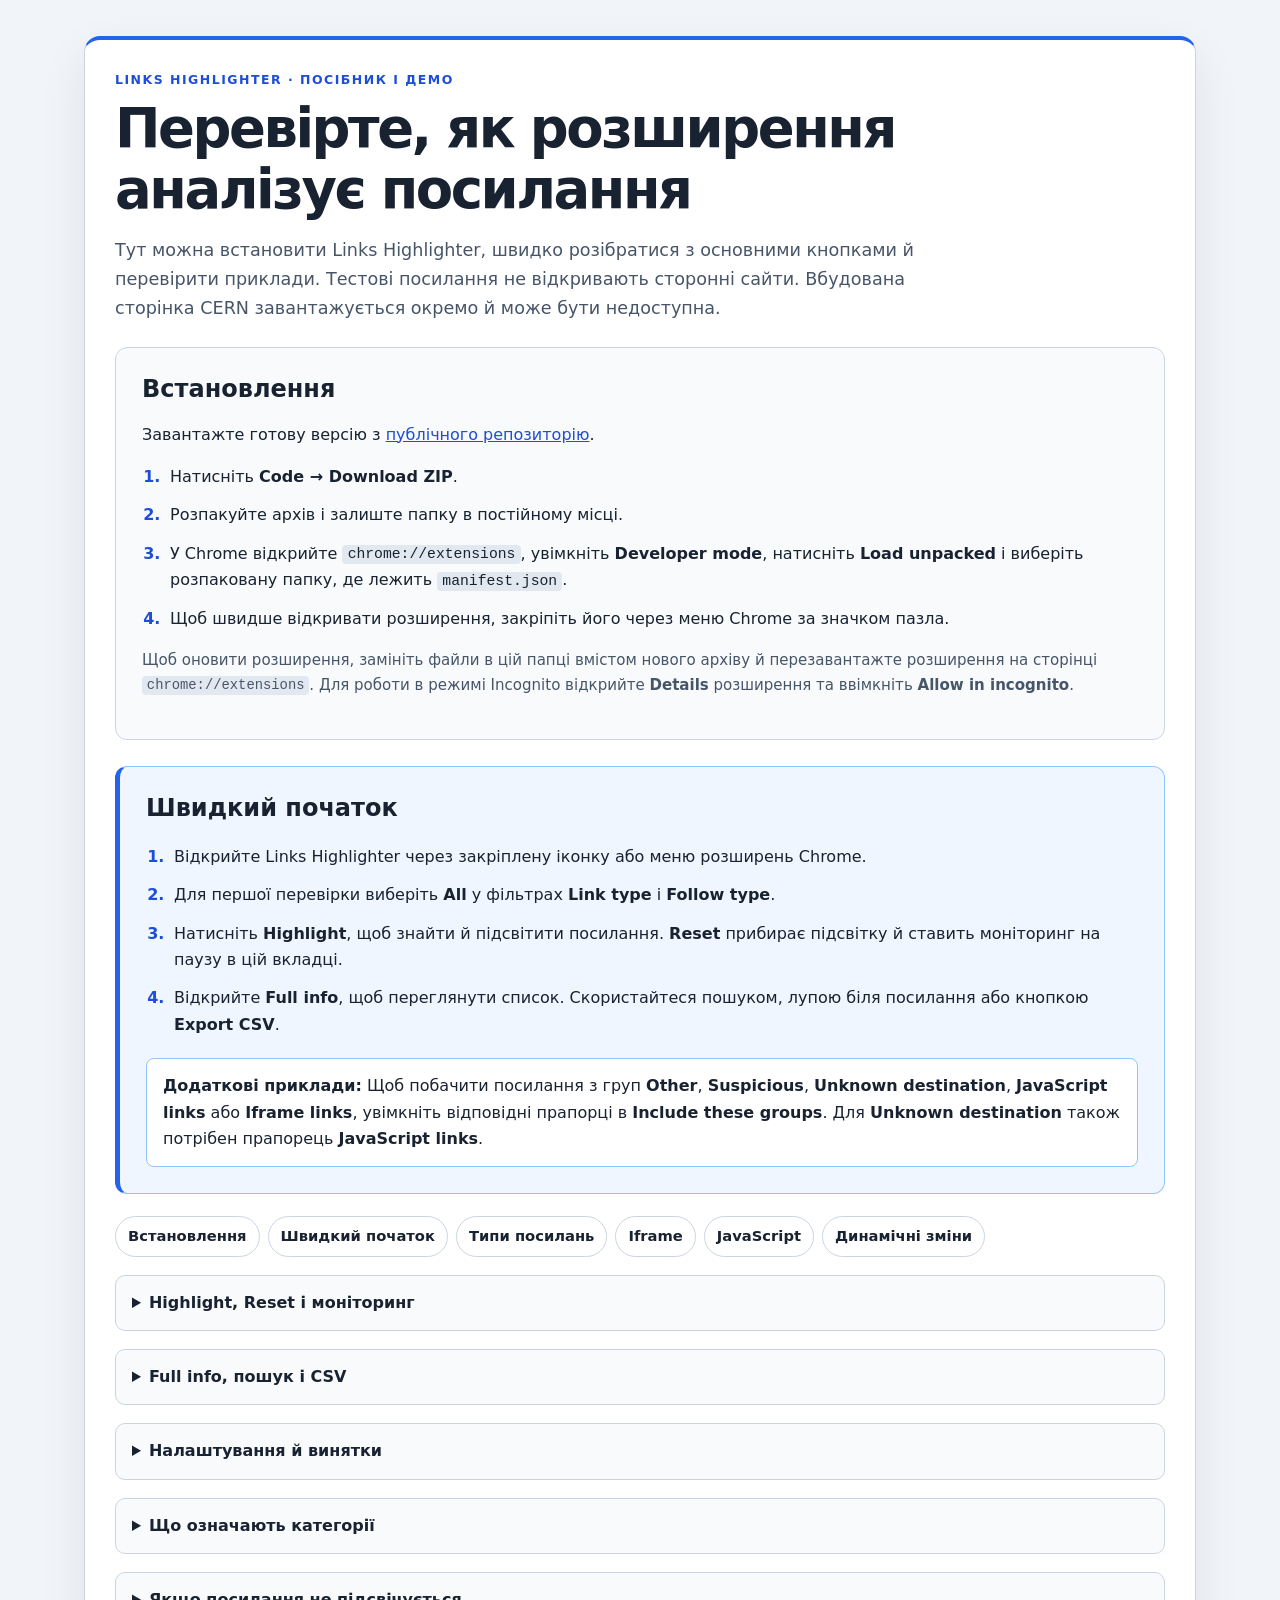
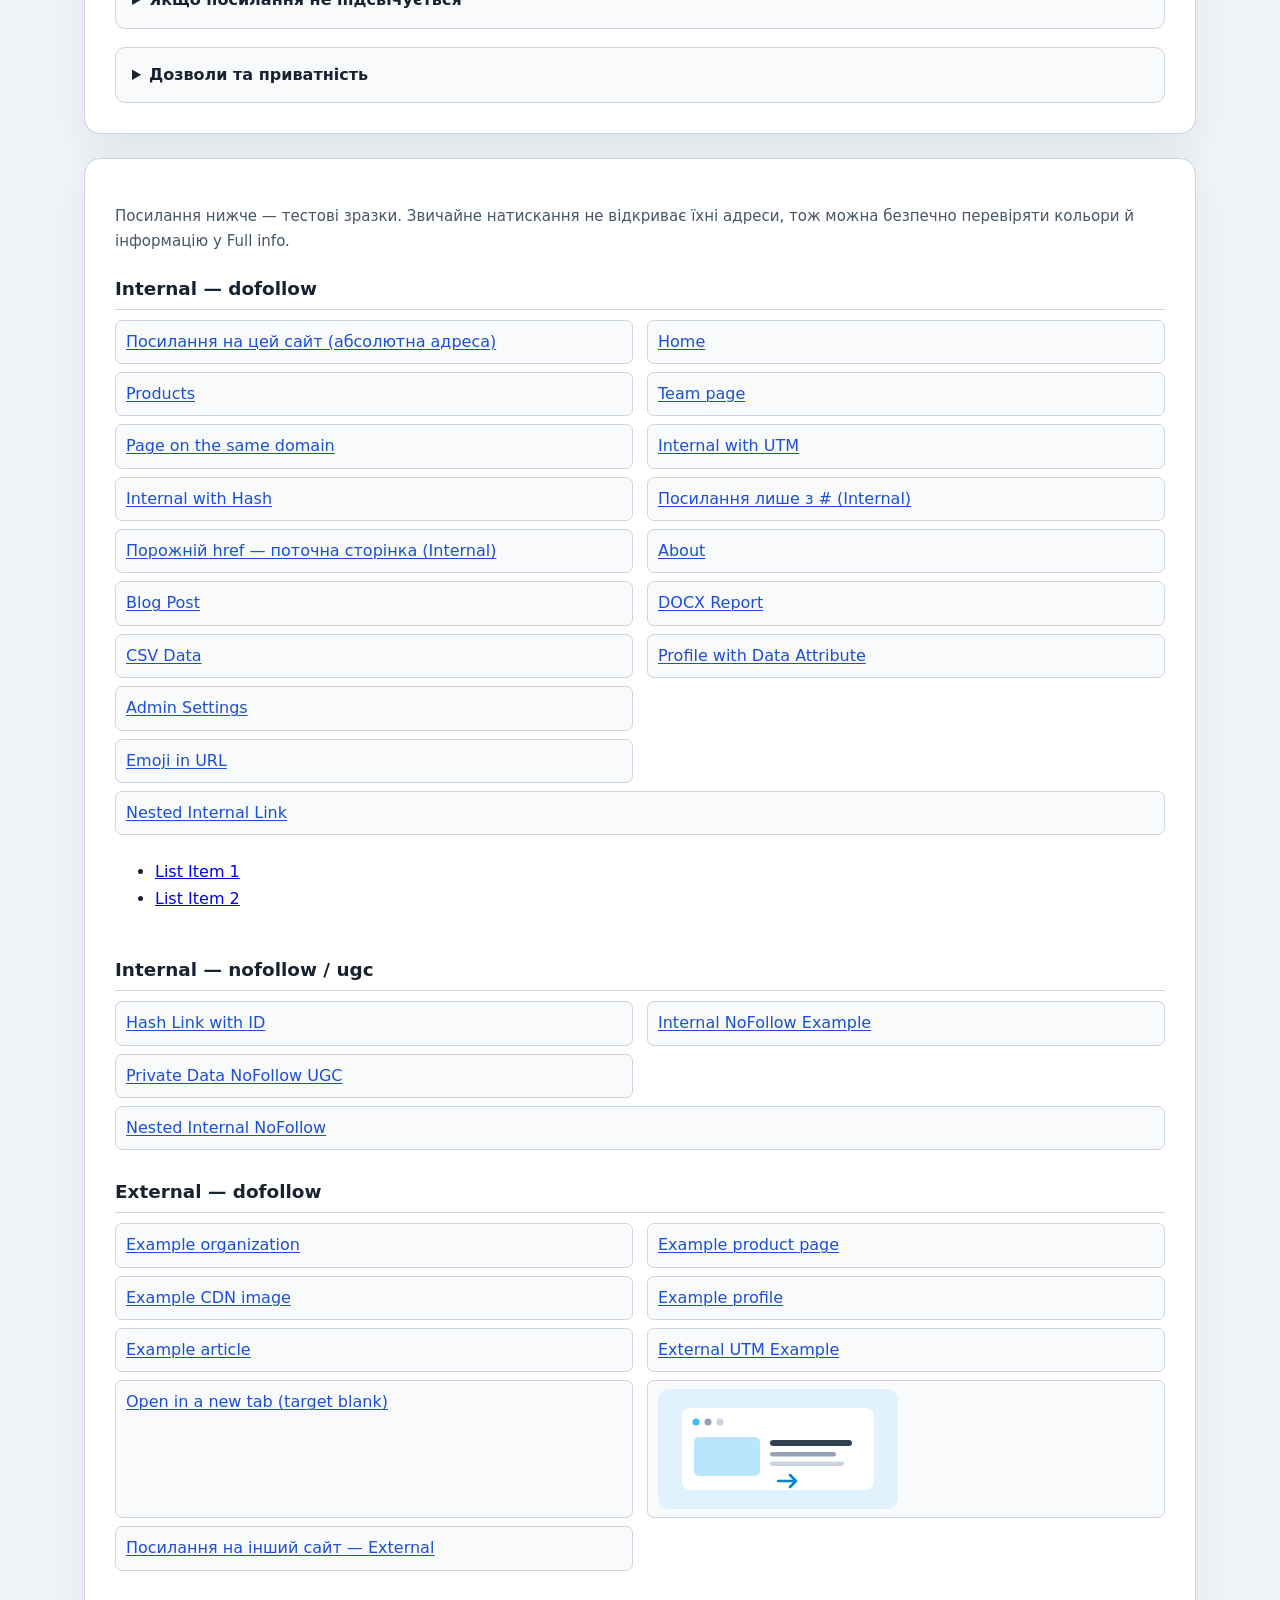
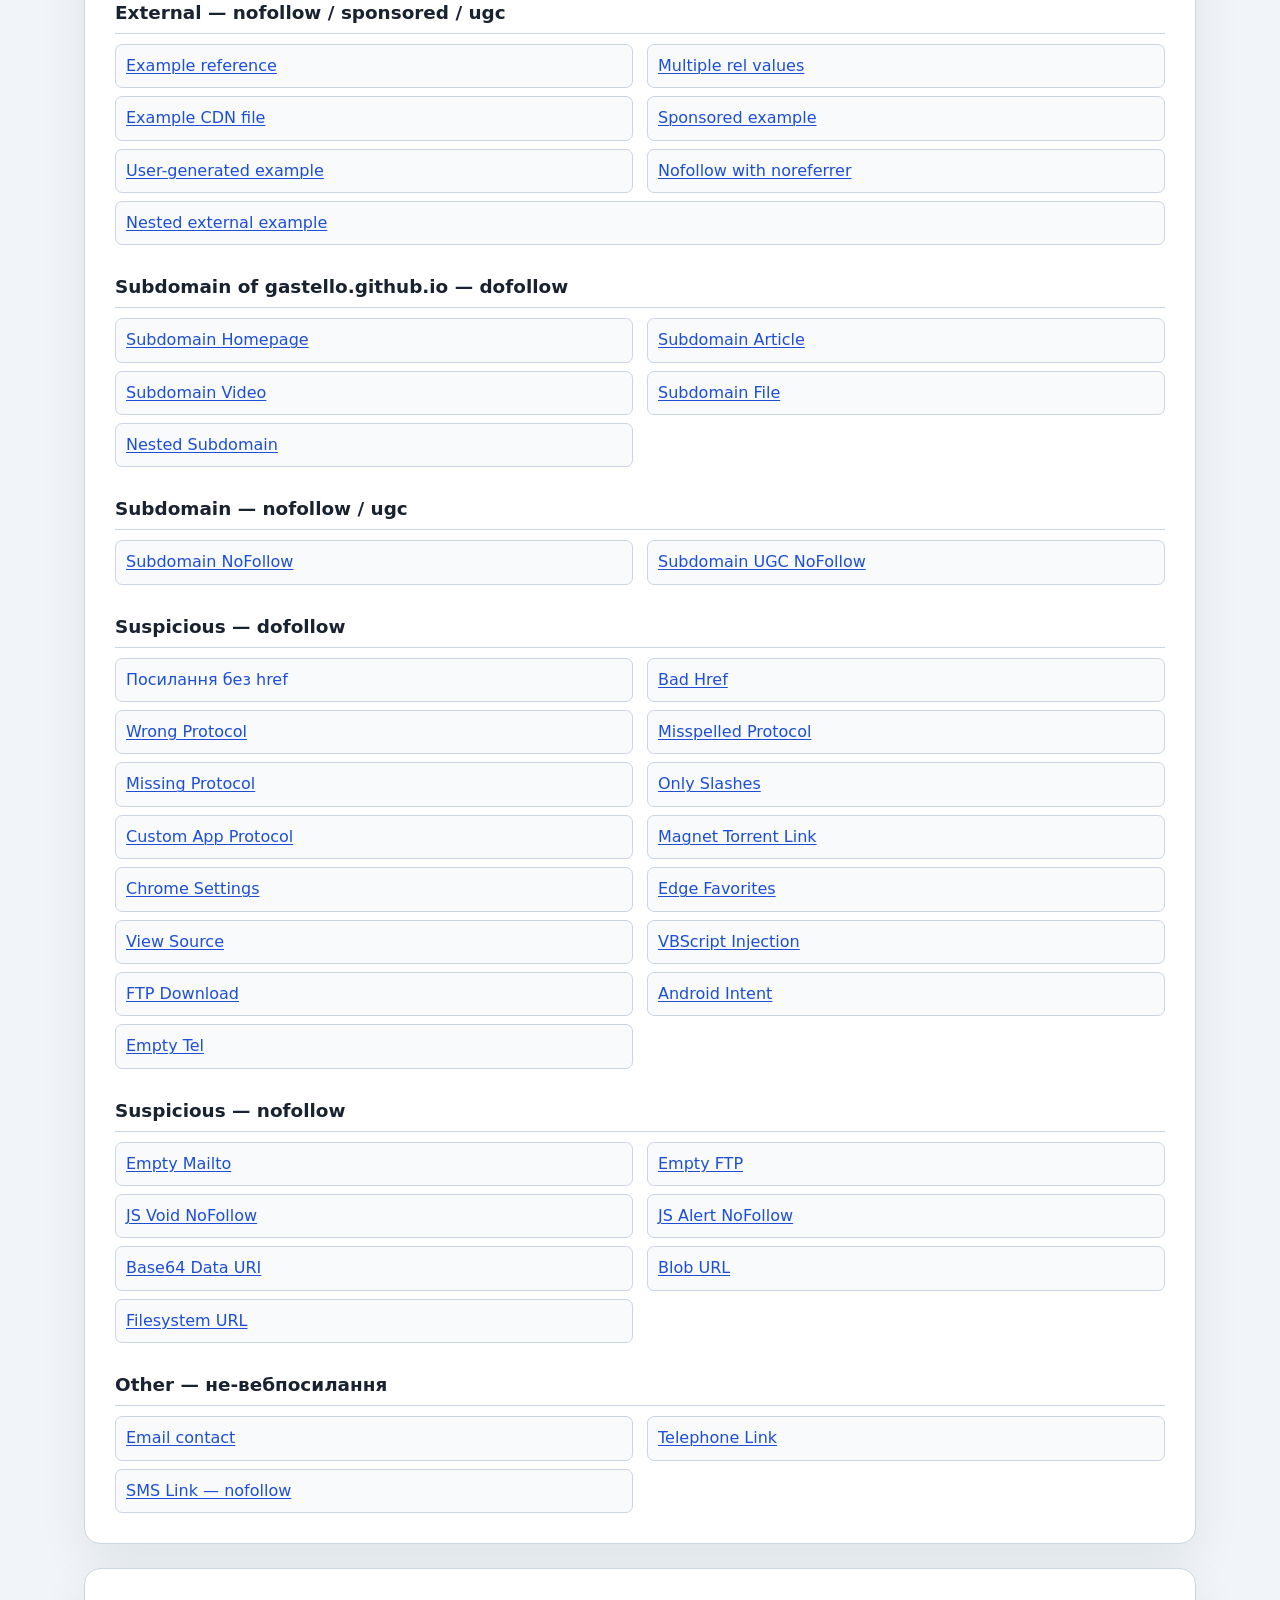
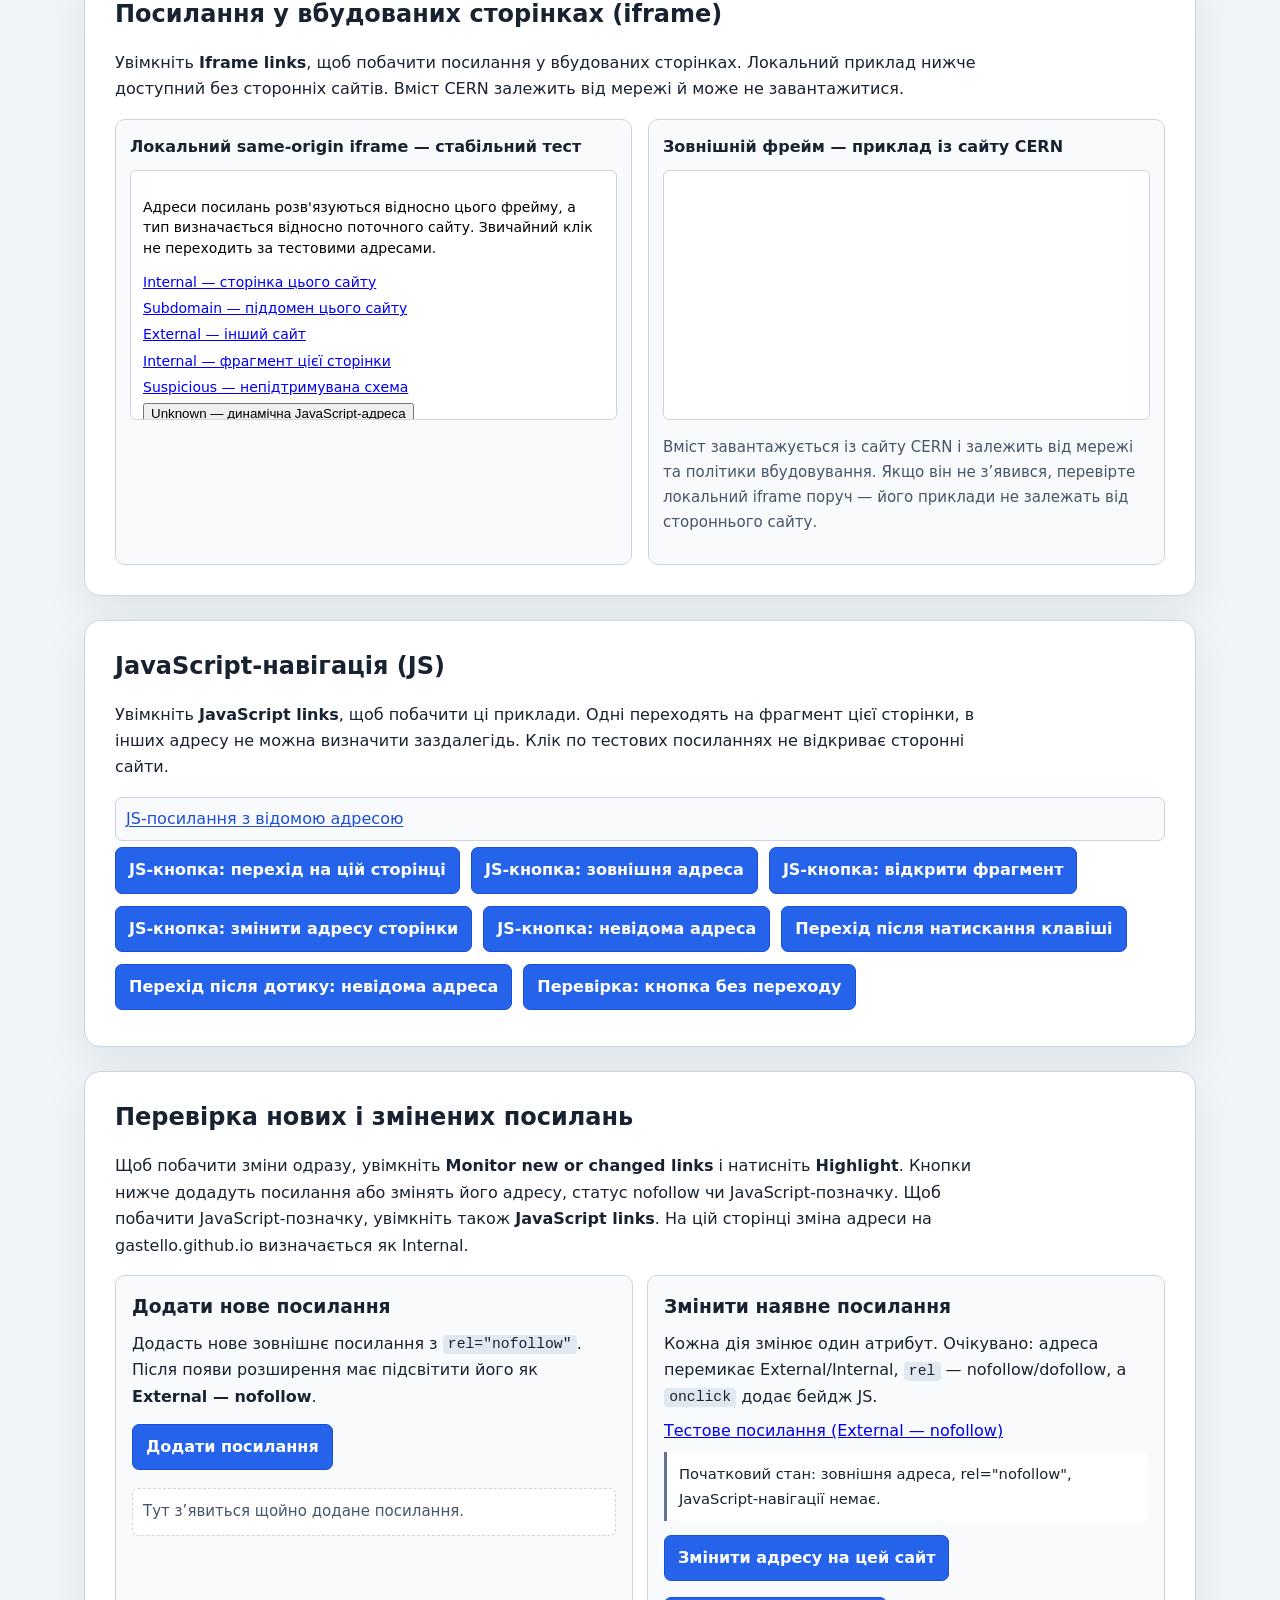
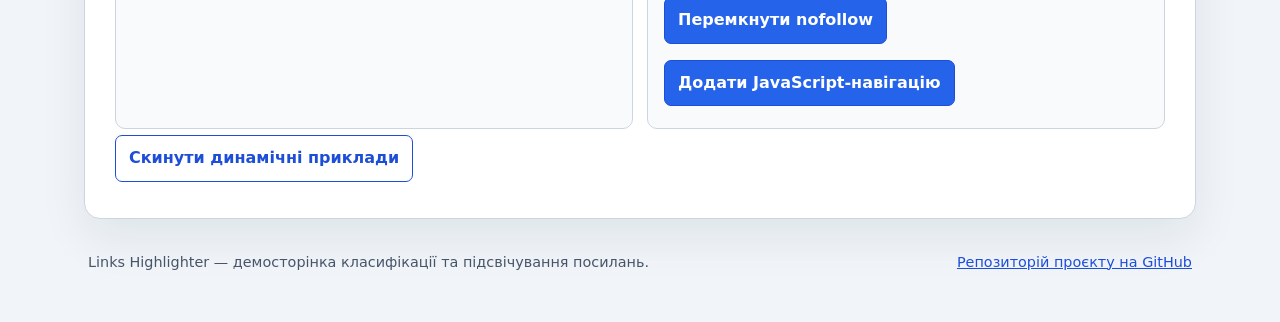
==== commit 4dfe9cdf: "com" ====
--- a/index.html
+++ b/index.html
@@ -16,7 +16,7 @@
     <p class="page-intro">Тут можна встановити Links Highlighter, швидко розібратися з основними кнопками й перевірити приклади. Тестові посилання не відкривають сторонні сайти. Вбудована сторінка CERN завантажується окремо й може бути недоступна.</p>
     <section class="install-guide" id="install-guide" aria-labelledby="install-title">
       <h2 id="install-title">Встановлення</h2>
-      <p>Завантажте готову версію з <a href="https://github.com/Gastello/Links-highlighter" target="_blank" rel="noopener noreferrer">публічного репозиторію</a>. Вихідний код для встановлення не потрібен.</p>
+      <p>Завантажте готову версію з <a href="https://github.com/Gastello/Links-highlighter" target="_blank" rel="noopener noreferrer">публічного репозиторію</a>.</p>
       <ol class="guide-steps">
         <li>
           Натисніть <strong>Code → Download ZIP</strong>.
